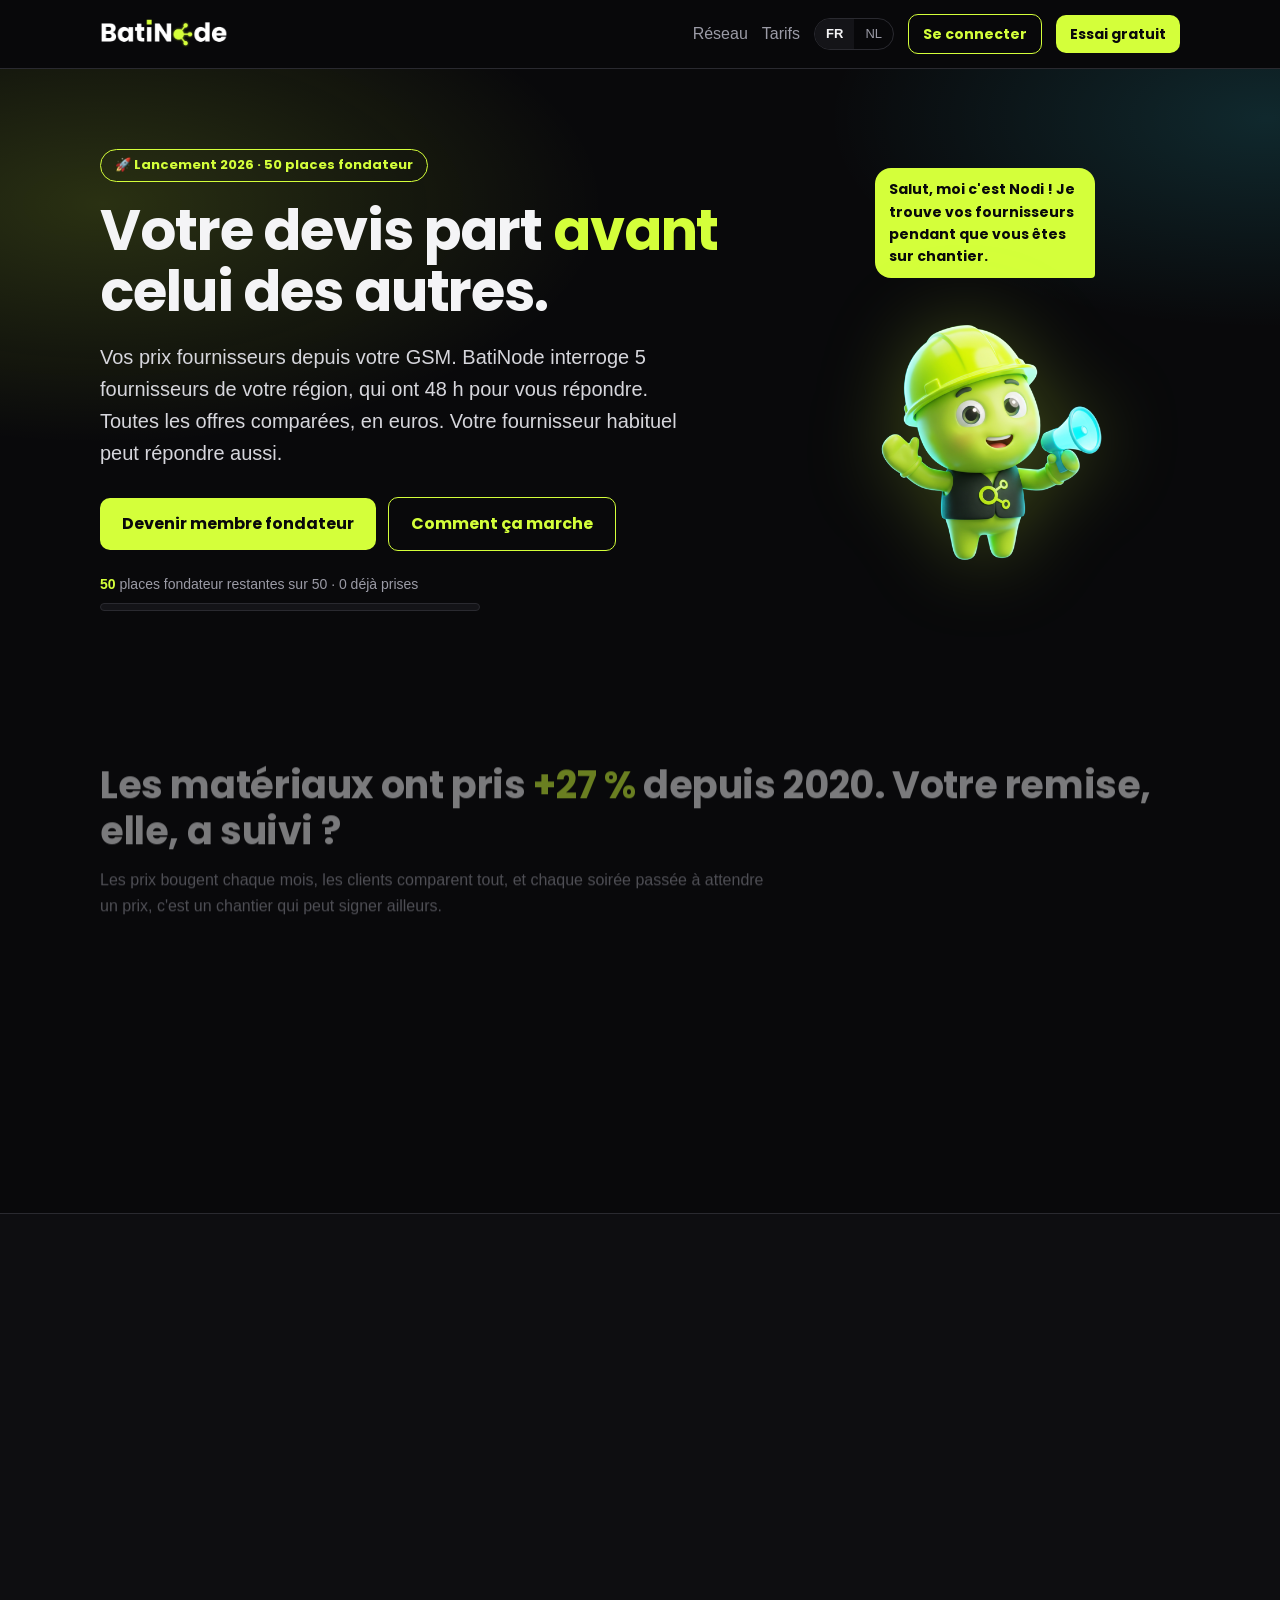
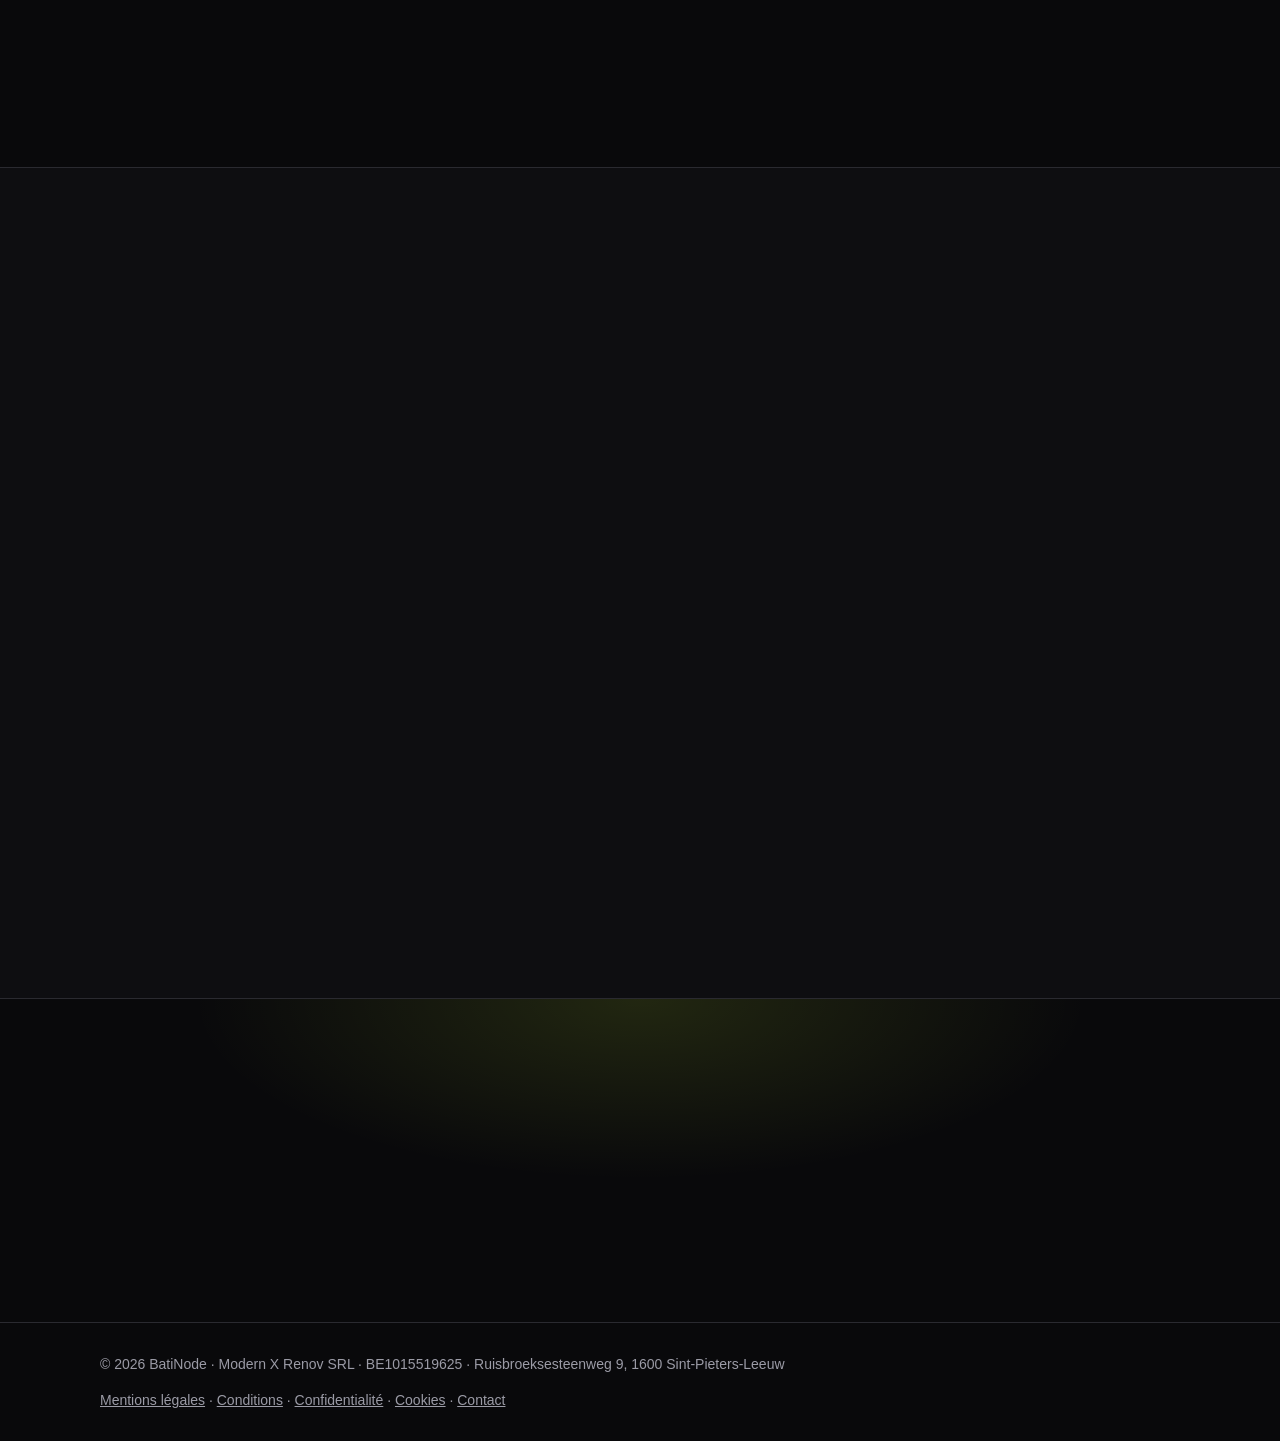
==== index.html @ 7c595033 "Comparison screenshot, contractor network section, 50 founder places with +50 % after, app logo and " ====
<!doctype html>
<html lang="fr">
<head>
<meta charset="utf-8">
<meta name="viewport" content="width=device-width, initial-scale=1">
<meta http-equiv="Content-Security-Policy" content="default-src 'self'; script-src 'self'; style-src 'self'; img-src 'self' data:; font-src 'self'; connect-src 'self' https://bkmzstdviytslegbxsax.supabase.co; object-src 'none'; base-uri 'self'; form-action 'self'; frame-ancestors 'none'; upgrade-insecure-requests">
<meta name="referrer" content="strict-origin-when-cross-origin">
<title>BatiNode – Vos prix matériaux demandés à 5 fournisseurs | Entrepreneurs du bâtiment</title>
<meta name="description" content="BatiNode demande vos prix à 5 fournisseurs de votre région et vous compare les offres. Les fournisseurs ont 48 h pour répondre. Plateforme belge des entrepreneurs du bâtiment. Prix de lancement : 50 places fondateur.">
<link rel="canonical" href="https://batinode.be/">
<link rel="alternate" hreflang="fr-BE" href="https://batinode.be/">
<link rel="alternate" hreflang="nl-BE" href="https://batinode.be/nl/">
<link rel="icon" href="/favicon.svg" type="image/svg+xml">
<link rel="icon" href="/favicon.ico" sizes="any">
<link rel="apple-touch-icon" href="/apple-touch-icon.png">
<meta property="og:type" content="website">
<meta property="og:title" content="BatiNode – Votre devis part avant celui des autres">
<meta property="og:description" content="La plateforme belge des entrepreneurs du bâtiment. Devenez l'un des 50 membres fondateurs.">
<meta property="og:image" content="https://batinode.be/assets/og-fr.png">
<meta property="og:image:width" content="1200">
<meta property="og:image:height" content="630">
<meta property="og:image:alt" content="BatiNode – vos prix matériaux demandés à 5 fournisseurs">
<meta property="og:site_name" content="BatiNode">
<meta property="og:locale" content="fr_BE">
<meta name="twitter:card" content="summary_large_image">
<meta name="twitter:image" content="https://batinode.be/assets/og-fr.png">
<meta name="theme-color" content="#09090b">
<meta property="og:url" content="https://batinode.be/">
<link rel="stylesheet" href="/assets/site.css">
<script type="application/ld+json">{"@context":"https://schema.org","@type":"Organization","name":"BatiNode","url":"https://batinode.be","logo":"https://batinode.be/assets/logo.png","email":"support@batinode.be","legalName":"Modern X Renov SRL","vatID":"BE1015519625","address":{"@type":"PostalAddress","streetAddress":"Ruisbroeksesteenweg 9","postalCode":"1600","addressLocality":"Sint-Pieters-Leeuw","addressCountry":"BE"}}</script>
</head>
<body>
<header>
  <div class="wrap nav">
    <a href="/" aria-label="BatiNode – accueil"><img src="/assets/logo.png" alt="BatiNode" width="160" height="37"></a>
    <div class="links">
      <a class="hide-m navlink" href="#reseau">Réseau</a>
      <a class="hide-m navlink" href="#tarifs">Tarifs</a>
      <div class="lang"><a class="on" href="/">FR</a><a href="/nl/" hreflang="nl">NL</a></div>
      <a class="btn ghost sm hide-m" href="https://app.batinode.be/" rel="noopener">Se connecter</a>
      <a class="btn sm" href="https://app.batinode.be/?fondateur=1" rel="noopener">Essai gratuit</a>
    </div>
  </div>
</header>

<main>
<section class="hero">
  <div class="wrap">
    <div>
      <span class="badge">🚀 Lancement 2026 · 50 places fondateur</span>
      <h1>Votre devis part <em>avant</em> celui des autres.</h1>
      <p class="lead">Vos prix fournisseurs depuis votre GSM. BatiNode interroge 5 fournisseurs de votre région, qui ont 48 h pour vous répondre. Toutes les offres comparées, en euros. Votre fournisseur habituel peut répondre aussi.</p>
      <div class="cta-row">
        <a class="btn" href="https://app.batinode.be/?fondateur=1" rel="noopener">Devenir membre fondateur</a>
        <a class="btn ghost" href="#comment">Comment ça marche</a>
      </div>
      <div class="counter" data-founders="0">
        <b data-left>50</b> places fondateur restantes sur 50 · <span data-taken>0</span> déjà prises
        <div class="bar"><i></i></div>
      </div>
    </div>
    <div class="nodi">
      <div class="bubble">Salut, moi c'est Nodi ! Je trouve vos fournisseurs pendant que vous êtes sur chantier.</div>
      <img src="/assets/nodi.png" alt="Nodi, l'assistant de BatiNode" width="300" height="300">
    </div>
  </div>
</section>

<section id="chiffres">
  <div class="wrap">
    <h2 class="reveal">Les matériaux ont pris <em>+27 %</em> depuis 2020. Votre remise, elle, a suivi ?</h2>
    <p class="sub reveal">Les prix bougent chaque mois, les clients comparent tout, et chaque soirée passée à attendre un prix, c'est un chantier qui peut signer ailleurs.</p>
    <div class="grid3">
      <div class="card reveal"><div class="stat">+27 %</div><p>Hausse de l'indice des prix des matériaux de construction depuis fin 2020 (SPF Économie).</p></div>
      <div class="card reveal"><div class="stat">1 à 2 sem.</div><p>Sur les forums de construction, c'est le délai après lequel les particuliers disent décrocher sans devis.</p></div>
      <div class="card reveal"><div class="stat">13 h</div><p>Par semaine : le temps de gestion d'un entrepreneur du bâtiment, dont environ 3 h pour les achats et les devis (étude Asterès 2024, France).</p></div>
    </div>
  </div>
</section>

<section id="probleme" class="alt">
  <div class="wrap story reveal">
    <div>
      <h2>Fils d'entrepreneur. <em>J'ai vu le problème de l'intérieur.</em></h2>
      <p>Mon père est entrepreneur dans le bâtiment. J'ai travaillé plusieurs années à ses côtés, et c'est moi qui m'occupais de l'administration et de la gestion de la société. À chaque chantier, la même histoire : des prix demandés aux fournisseurs à gauche et à droite, des relances, et toujours les mêmes fournisseurs, par habitude… alors que leurs prix n'étaient pas toujours les plus avantageux.</p>
      <p>J'ai cherché une solution. Elle n'existait pas. Alors je l'ai créée : <b>BatiNode</b>. Vous demandez votre prix une seule fois, à des fournisseurs proches de votre chantier, et toutes les offres comparées.</p>
      <p class="muted">— Henrique, fondateur de BatiNode</p>
    </div>
    <div class="card">
      <p class="quote">Notre promesse : vos prix fournisseurs demandés en 2 minutes, les offres comparées dès qu'elles arrivent.</p>
      <p class="muted">Moins de téléphone, plus de chantier.</p>
    </div>
  </div>
</section>

<section id="comment">
  <div class="wrap">
    <h2 class="reveal">Comment ça marche</h2>
    <p class="sub reveal">Trois étapes, aucune formation nécessaire.</p>
    <div class="grid3">
      <div class="card reveal"><span class="num">1</span><h3>Décrivez votre besoin</h3><p>Produits, quantités, livraison ou enlèvement. Importez même votre métré Excel en un clic.</p></div>
      <div class="card reveal"><span class="num">2</span><h3>Nodi trouve 5 fournisseurs</h3><p>Parmi plus de 1 000 fournisseurs belges vérifiés, près de votre chantier. Ou choisissez les vôtres, ou les deux.</p></div>
      <div class="card reveal"><span class="num">3</span><h3>Comparez et commandez</h3><p>Les offres côte à côte, au prix unitaire : meilleur prix, délai, livraison. Vous choisissez, on prévient les autres.</p></div>
    </div>
  </div>
</section>

<section id="comparatif" class="alt">
  <div class="wrap">
    <h2 class="reveal">Le comparatif, <em>clair au premier coup d'œil</em></h2>
    <p class="sub reveal">Chaque offre côte à côte, au prix unitaire, même quand un fournisseur vend au rouleau ou au seau. Nodi lit les devis PDF, vérifie que le matériau est bien celui demandé et vous montre la meilleure offre.</p>
    <img class="shot reveal" src="/assets/comparatif-fr.png" width="1290" height="957" loading="lazy" alt="Exemple de comparatif BatiNode : trois offres côte à côte, la meilleure mise en avant par Nodi, et un produit différent signalé avec une demande relancée">
    <p class="note reveal">Exemple avec des fournisseurs fictifs.</p>
  </div>
</section>

<section id="reseau">
  <div class="wrap">
    <h2 class="reveal">Pas seulement des fournisseurs : <em>un réseau d'entrepreneurs</em></h2>
    <p class="sub reveal">BatiNode relie aussi les entreprises du bâtiment entre elles. Toutes sont vérifiées à la BCE et au registre TVA : vous savez à qui vous parlez.</p>
    <div class="grid2">
      <div class="card reveal"><div class="ico">🧱</div><h3>Sous-traitance</h3><p>Trop de travail ? Confiez un lot à un entrepreneur vérifié. Pas assez ? Proposez vos services aux autres.</p></div>
      <div class="card reveal"><div class="ico">🤝</div><h3>Partenariats et chantiers partagés</h3><p>Répondez à plusieurs à un chantier plus grand, associez vos métiers et gagnez des marchés que vous ne prendriez pas seul.</p></div>
      <div class="card reveal"><div class="ico">🛠️</div><h3>Prêt de matériel</h3><p>Échafaudage, mini-pelle, bétonnière : louez ou empruntez à un confrère près de chez vous.</p></div>
      <div class="card reveal"><div class="ico">💬</div><h3>Chat et accords entre pros</h3><p>Écrivez directement à un autre entrepreneur. Quand vous tombez d'accord, notez-le dans l'app : chacun garde une trace.</p></div>
    </div>
  </div>
</section>

<section class="alt">
  <div class="wrap">
    <h2 class="reveal">Tout ce qu'il faut <em>pour gagner du temps et de la marge</em></h2>
    <div class="grid3 mt">
      <div class="card reveal"><div class="ico">⚡</div><h3>48 h pour répondre</h3><p>Les fournisseurs ont 48 h pour répondre. Sans réponse, Nodi relance d'autres fournisseurs pour compléter les 5, sans vous.</p></div>
      <div class="card reveal"><div class="ico">✅</div><h3>Entreprises vérifiées</h3><p>Chaque entreprise est contrôlée à la BCE et au registre TVA européen.</p></div>
      <div class="card reveal"><div class="ico">🤝</div><h3>Réseau d'entrepreneurs</h3><p>Sous-traitance, partenariats, entraide : trouvez des pros fiables et échangez en direct entre entreprises vérifiées.</p></div>
      <div class="card reveal"><div class="ico">📦</div><h3>Commandes suivies</h3><p>Bon de commande, acompte, réception, facture Peppol contrôlée.</p></div>
      <div class="card reveal"><div class="ico">🇧🇪</div><h3>FR et NL</h3><p>Chacun dans sa langue : vous, vos fournisseurs, vos e-mails.</p></div>
      <div class="card reveal"><div class="ico">🗂️</div><h3>Le bureau soulagé</h3><p>Toutes les offres et toutes les commandes au même endroit. Moins d'appels pour la personne qui gère l'administratif.</p></div>
    </div>
  </div>
</section>

<section id="tarifs">
  <div class="wrap">
    <h2 class="reveal">Prix de lancement – <em>tarif fondateur</em></h2>
    <p class="sub reveal">Essai gratuit 7 jours, sans carte bancaire. Sans engagement, résiliable en un clic.</p>
    <div class="grid2">
      <div class="card price reveal">
        <h3>Starter</h3>
        <p class="amount">69,99 € <small>HTVA / mois</small></p>
        <span class="launch">Prix de lancement · ou 699,90 €/an (2 mois offerts)</span>
        <ul><li>Réseau d'entrepreneurs illimité</li><li>Chat et accords entre pros</li><li>Badge entreprise vérifiée</li><li>2 utilisateurs</li></ul>
        <a class="btn ghost" href="https://app.batinode.be/?fondateur=1" rel="noopener">Commencer l'essai</a>
      </div>
      <div class="card price reco reveal">
        <span class="tag">Recommandé</span>
        <h3>Premium</h3>
        <p class="amount">129,99 € <small>HTVA / mois</small></p>
        <span class="launch">Prix de lancement · ou 1 299,90 €/an (2 mois offerts)</span>
        <ul><li>Tout Starter</li><li>Prix fournisseurs illimités</li><li>Comparaison et suivi des commandes</li><li>Export PDF · 5 utilisateurs</li></ul>
        <a class="btn" href="https://app.batinode.be/?fondateur=1" rel="noopener">Devenir membre fondateur</a>
      </div>
    </div>
    <div class="guarantee reveal">🔒 <b>Garantie fondateur :</b> les 50 premières entreprises abonnées gardent leur prix de lancement <b>à vie</b>, tant que l'abonnement reste actif. Vous pouvez changer de formule <b>une seule fois</b> en gardant la garantie ; un retour en arrière (ou une interruption) la fait perdre. TVA belge de 21 % en sus.</div>
    <div class="guarantee reveal">📈 <b>Après les 50 premières places</b>, les prix augmentent de 50 % pour les nouveaux abonnés : Starter 104,99 € et Premium 194,99 € HTVA par mois. Les fondateurs gardent leur prix.</div>
  </div>
</section>

<section class="alt">
  <div class="wrap">
    <h2 class="reveal">Devenez <em>ambassadeur fondateur</em></h2>
    <p class="sub reveal">BatiNode démarre. Les 50 premiers ne sont pas des clients comme les autres : ils construisent l'outil avec nous.</p>
    <div class="grid3">
      <div class="card reveal"><div class="ico">💎</div><h3>Prix bloqué à vie</h3><p>Votre tarif de lancement ne bougera jamais, même quand les prix augmenteront.</p></div>
      <div class="card reveal"><div class="ico">🏅</div><h3>Badge « Membre fondateur »</h3><p>Visible sur votre profil auprès de tous les membres BatiNode.</p></div>
      <div class="card reveal"><div class="ico">🗣️</div><h3>Votre voix compte</h3><p>Accès direct à l'équipe et aux nouveautés en avant-première. Vos idées deviennent des fonctions.</p></div>
    </div>
  </div>
</section>

<section id="fournisseurs">
  <div class="wrap story reveal">
    <div>
      <h2>Vous êtes <em>fournisseur</em> ?</h2>
      <p>Recevez des demandes de prix d'entrepreneurs vérifiés de votre région, directement dans votre boîte mail. Vous répondez via un lien, en ligne ou en joignant votre offre PDF.</p>
      <p><b>Gratuit, sans compte, sans engagement.</b> Désinscription en un clic.</p>
    </div>
    <div class="card"><p>Une question ? <a href="mailto:support@batinode.be">support@batinode.be</a></p></div>
  </div>
</section>

<section class="alt">
  <div class="wrap">
    <h2 class="reveal">Questions fréquentes</h2>
    <details class="reveal"><summary>Je travaille déjà avec mon fournisseur depuis des années.</summary><p>Parfait : il peut répondre lui aussi. BatiNode ne le remplace pas, il le met en concurrence avec 4 autres fournisseurs de votre région. Vous gardez la relation, et vous avez un argument chiffré pour négocier.</p></details>
    <details class="reveal"><summary>Mes prix nets sont déjà très bons.</summary><p>Vérifiez-le avec une seule demande. Si votre fournisseur est le moins cher, tant mieux : vous en avez la preuve. Sinon, vous savez exactement combien vous perdez sur chaque chantier.</p></details>
    <details class="reveal"><summary>Qui voit mes prix et mes chantiers ?</summary><p>Personne d'autre que vous. Aucun concurrent ne voit vos prix, et le nom de votre client n'est jamais transmis aux fournisseurs : ils voient seulement votre entreprise et la commune du chantier.</p></details>
    <details class="reveal"><summary>Je n'ai pas le temps d'apprendre un logiciel.</summary><p>Il n'y a rien à apprendre : demander un prix fournisseur prend 2 minutes depuis votre GSM, et Nodi vous guide la première fois. Rien à installer.</p></details>
    <details class="reveal"><summary>L'essai gratuit m'engage-t-il ?</summary><p>Non. 7 jours d'accès complet, sans carte bancaire. À la fin, vous choisissez une formule ou vous arrêtez.</p></details>
    <details class="reveal"><summary>Comment sont choisis les fournisseurs ?</summary><p>Selon le type de matériaux demandé, parmi les fournisseurs proches de votre chantier : environ 25 km si vous enlevez au magasin, environ 50 km si vous vous faites livrer. Pas d'offres de l'autre bout du pays. Vous pouvez aussi ajouter vos propres fournisseurs.</p></details>
    <details class="reveal"><summary>Les fournisseurs paient-ils quelque chose ?</summary><p>Non. Répondre est gratuit pour eux, ce qui garantit des réponses nombreuses et rapides.</p></details>
    <details class="reveal"><summary>Que veut dire « prix garanti à vie » ?</summary><p>Si vous faites partie des 50 premières entreprises abonnées, votre prix de lancement ne change jamais tant que votre abonnement reste actif sans interruption. Vous pouvez passer une seule fois d'une formule à l'autre (par exemple de Starter à Premium) en gardant la garantie ; si vous revenez ensuite en arrière, la garantie est perdue.</p></details>
    <details class="reveal"><summary>Mes données sont-elles en sécurité ?</summary><p>Oui : hébergement dans l'Union européenne, connexions chiffrées, chaque entreprise ne voit que ses propres données, paiements via Stripe. Voir notre politique de confidentialité.</p></details>
  </div>
</section>

<section class="final">
  <div class="wrap reveal">
    <h2>Prêt à gagner des heures chaque semaine ?</h2>
    <p class="sub center">Rejoignez les 50 membres fondateurs de BatiNode.</p>
    <a class="btn" href="https://app.batinode.be/?fondateur=1" rel="noopener">Démarrer mon essai gratuit</a>
  </div>
</section>
</main>

<footer>
  <div class="wrap">
    <span>© 2026 BatiNode · Modern X Renov SRL · BE1015519625 · Ruisbroeksesteenweg 9, 1600 Sint-Pieters-Leeuw</span>
    <span><a href="/legal/mentions.html">Mentions légales</a> · <a href="/legal/conditions.html">Conditions</a> · <a href="/legal/confidentialite.html">Confidentialité</a> · <a href="/legal/cookies.html">Cookies</a> · <a href="mailto:support@batinode.be">Contact</a></span>
  </div>
</footer>
<script src="/assets/site.js" defer></script>
</body>
</html>
---- assets/site.css ----
:root{--noir:#09090b;--carte:#141418;--bord:#2a2a30;--texte:#f4f4f6;--gris:#9b9ba6;--vert:#d4ff3a;--cyan:#3ae8ff}
@font-face{font-family:"Poppins";src:url(Poppins-Bold.ttf) format("truetype");font-weight:700;font-display:swap}
*{box-sizing:border-box}
html{scroll-behavior:smooth}
body{margin:0;background:var(--noir);color:var(--texte);font-family:-apple-system,BlinkMacSystemFont,"Segoe UI",Helvetica,Arial,sans-serif;line-height:1.6;-webkit-font-smoothing:antialiased}
a{color:var(--vert)}
img{max-width:100%;display:block}
.wrap{max-width:1120px;margin:0 auto;padding:0 20px}
/* header */
header{position:sticky;top:0;z-index:20;background:rgba(9,9,11,.85);backdrop-filter:blur(10px);border-bottom:1px solid var(--bord)}
.nav{display:flex;align-items:center;justify-content:space-between;height:68px;gap:16px}
.nav img{height:30px;width:auto}
.nav .links{display:flex;align-items:center;gap:14px}
.lang{display:flex;border:1px solid var(--bord);border-radius:99px;overflow:hidden;font-size:13px}
.lang a{padding:5px 11px;color:var(--gris);text-decoration:none}
.lang a.on{background:var(--carte);color:var(--texte);font-weight:600}
.btn{display:inline-block;white-space:nowrap;background:var(--vert);color:var(--noir);font-weight:700;padding:13px 22px;border-radius:10px;text-decoration:none;transition:transform .15s,box-shadow .15s}
.btn:hover{transform:translateY(-2px);box-shadow:0 8px 30px rgba(212,255,58,.35)}
.btn.ghost{background:transparent;color:var(--vert);border:1.5px solid var(--vert)}
.btn.sm{padding:8px 14px;font-size:14px}
/* hero */
.hero{position:relative;overflow:hidden;padding:80px 0 70px}
.hero:before{content:"";position:absolute;inset:-20%;background:radial-gradient(40% 40% at 20% 30%,rgba(212,255,58,.16),transparent 70%),radial-gradient(35% 35% at 85% 20%,rgba(58,232,255,.14),transparent 70%);animation:glow 12s ease-in-out infinite alternate;z-index:0}
@keyframes glow{to{transform:translate(3%,4%) scale(1.05)}}
.hero .wrap{position:relative;z-index:1;display:grid;grid-template-columns:1.25fr .75fr;gap:40px;align-items:center}
.badge{display:inline-block;border:1px solid var(--vert);color:var(--vert);border-radius:99px;padding:5px 14px;font-size:13px;font-weight:600;margin-bottom:18px}
h1,h2,h3,.btn,.amount,.badge,.bubble{font-family:"Poppins",Helvetica,Arial,sans-serif}
h1{font-size:clamp(34px,5vw,56px);line-height:1.1;margin:0 0 18px;letter-spacing:-.02em}
h1 em{font-style:normal;color:var(--vert)}
.lead{font-size:clamp(17px,2vw,20px);color:#d6d6dc;margin:0 0 28px;max-width:600px}
.cta-row{display:flex;flex-wrap:wrap;gap:12px;align-items:center}
.counter{margin-top:22px;font-size:14px;color:var(--gris)}
.counter b{color:var(--vert)}
.bar{height:8px;background:var(--carte);border:1px solid var(--bord);border-radius:99px;max-width:380px;margin-top:8px;overflow:hidden}
.bar i{display:block;height:100%;background:linear-gradient(90deg,var(--vert),var(--cyan));width:0;transition:width 1.2s}
.nodi{position:relative;text-align:center}
.nodi img{max-width:300px;margin:0 auto;filter:drop-shadow(0 0 40px rgba(212,255,58,.25));animation:float 5s ease-in-out infinite}
@keyframes float{50%{transform:translateY(-12px)}}
.bubble{position:relative;display:inline-block;margin:0 auto 14px;background:var(--vert);color:var(--noir);font-weight:700;font-size:14px;padding:10px 14px;border-radius:16px 16px 4px 16px;max-width:220px;text-align:left}
/* sections */
section{padding:72px 0}
section.alt{background:#0e0e11;border-top:1px solid var(--bord);border-bottom:1px solid var(--bord)}
h2{font-size:clamp(26px,3.5vw,38px);line-height:1.2;margin:0 0 14px;letter-spacing:-.01em}
h2 em{font-style:normal;color:var(--vert)}
.sub{color:var(--gris);max-width:680px;margin:0 0 36px}
.grid3{display:grid;grid-template-columns:repeat(3,1fr);gap:18px}
.grid2{display:grid;grid-template-columns:repeat(2,1fr);gap:18px}
.card{background:var(--carte);border:1px solid var(--bord);border-radius:16px;padding:24px}
.card h3{margin:8px 0 8px;font-size:19px}
.card p{margin:0;color:#c9c9d1}
.num{display:inline-flex;align-items:center;justify-content:center;width:34px;height:34px;border-radius:50%;background:var(--vert);color:var(--noir);font-weight:800}
.ico{font-size:28px}
.story{display:grid;grid-template-columns:1fr 1fr;gap:40px;align-items:center}
.story p{color:#d6d6dc}
.quote{border-left:4px solid var(--vert);padding:6px 0 6px 18px;font-size:19px;font-weight:600}
/* pricing */
.price{position:relative}
.price.reco{border-color:var(--vert);box-shadow:0 0 40px rgba(212,255,58,.12)}
.price .tag{position:absolute;top:-12px;left:24px;background:var(--vert);color:var(--noir);font-size:12px;font-weight:800;padding:3px 10px;border-radius:99px}
.amount{font-size:40px;font-weight:800;margin:10px 0 0}
.amount small{font-size:15px;color:var(--gris);font-weight:500}
.launch{display:inline-block;margin-top:6px;font-size:13px;color:var(--vert);font-weight:600}
.price ul{list-style:none;padding:0;margin:18px 0 22px}
.price li{padding:5px 0 5px 26px;position:relative;color:#d6d6dc}
.price li:before{content:"✓";position:absolute;left:0;color:var(--vert);font-weight:800}
.guarantee{margin-top:26px;background:rgba(212,255,58,.07);border:1px solid rgba(212,255,58,.35);border-radius:14px;padding:18px 20px}
/* faq */
details{background:var(--carte);border:1px solid var(--bord);border-radius:12px;padding:16px 20px;margin-bottom:10px}
summary{cursor:pointer;font-weight:600;list-style:none}
summary::-webkit-details-marker{display:none}
summary:after{content:"+";float:right;color:var(--vert);font-weight:800}
details[open] summary:after{content:"–"}
details p{color:#c9c9d1;margin:12px 0 0}
/* final cta */
.final{text-align:center;padding:80px 0;background:radial-gradient(50% 80% at 50% 0%,rgba(212,255,58,.12),transparent 70%)}
footer{border-top:1px solid var(--bord);padding:30px 0;color:var(--gris);font-size:14px}
footer .wrap{display:flex;flex-wrap:wrap;justify-content:space-between;gap:14px}
footer a{color:var(--gris)}
.reveal{opacity:0;transform:translateY(18px);transition:opacity .7s,transform .7s}
.reveal.in{opacity:1;transform:none}
@media (prefers-reduced-motion:reduce){.hero:before,.nodi img{animation:none}.reveal{opacity:1;transform:none;transition:none}html{scroll-behavior:auto}}
@media (max-width:860px){.hero .wrap,.story{grid-template-columns:1fr}.grid3,.grid2{grid-template-columns:1fr}.nodi img{max-width:150px}.bubble{position:static;margin:0 auto 10px;max-width:none;display:inline-block}.nav .hide-m{display:none}section{padding:56px 0}}
.navlink{color:var(--gris);text-decoration:none}
.muted{color:var(--gris);margin-top:10px}
.mt{margin-top:28px}
.sub.center{margin:0 auto 26px}
.legal{padding:40px 20px 80px;max-width:820px}
.legal h1{font-size:34px}.legal h2{font-size:22px;color:var(--vert);margin-top:34px}
.legal p,.legal li{color:#d6d6dc}
.legal table{width:100%;border-collapse:collapse;font-size:14px;margin:14px 0}
.legal th,.legal td{border:1px solid var(--bord);padding:8px 10px;text-align:left;vertical-align:top}
.legal th{background:var(--carte)}
.stat{font-family:"Poppins",Helvetica,Arial,sans-serif;font-size:34px;font-weight:700;color:var(--vert);line-height:1.1;margin-bottom:6px}
.shot{display:block;width:100%;max-width:980px;height:auto;margin:0 auto;border-radius:16px;border:1px solid var(--bord);box-shadow:0 20px 60px rgba(0,0,0,.45)}
.note{color:var(--gris);font-size:13px;text-align:center;margin:12px 0 0}
.guarantee+.guarantee{margin-top:12px}
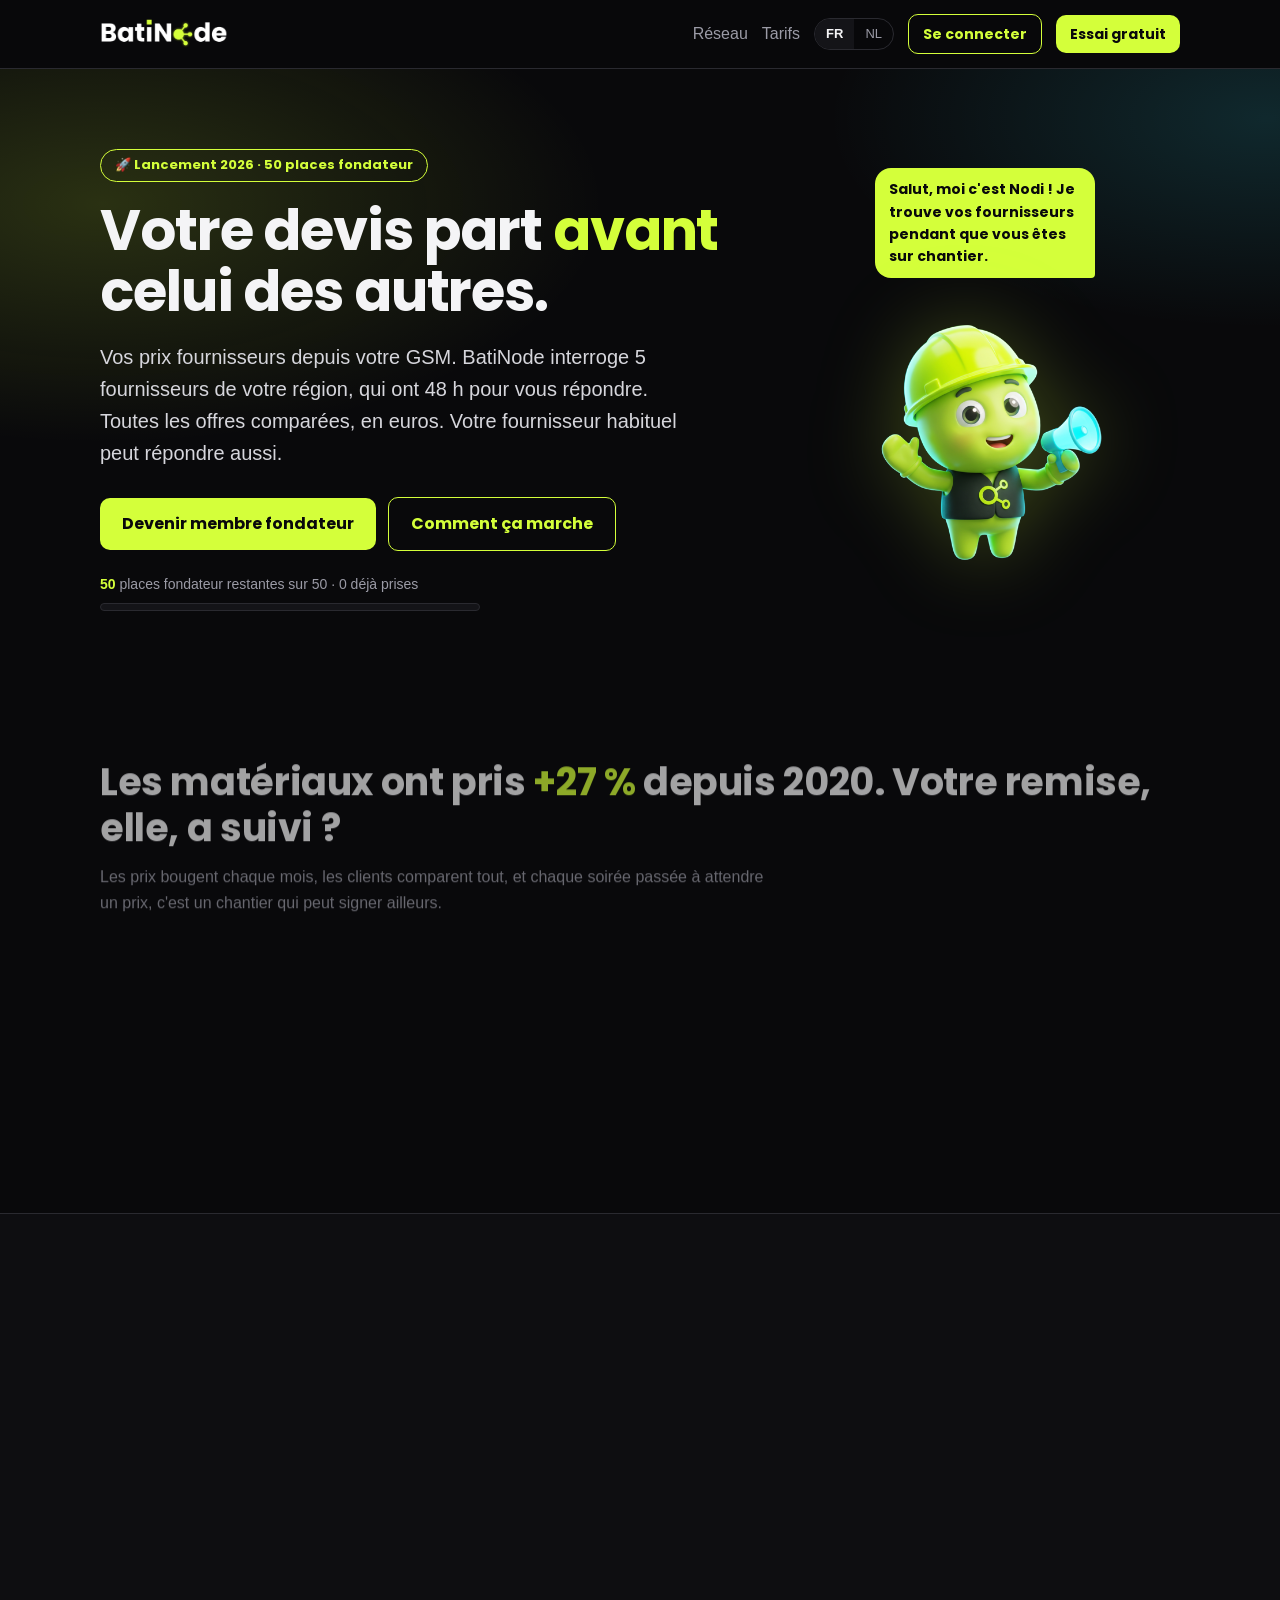
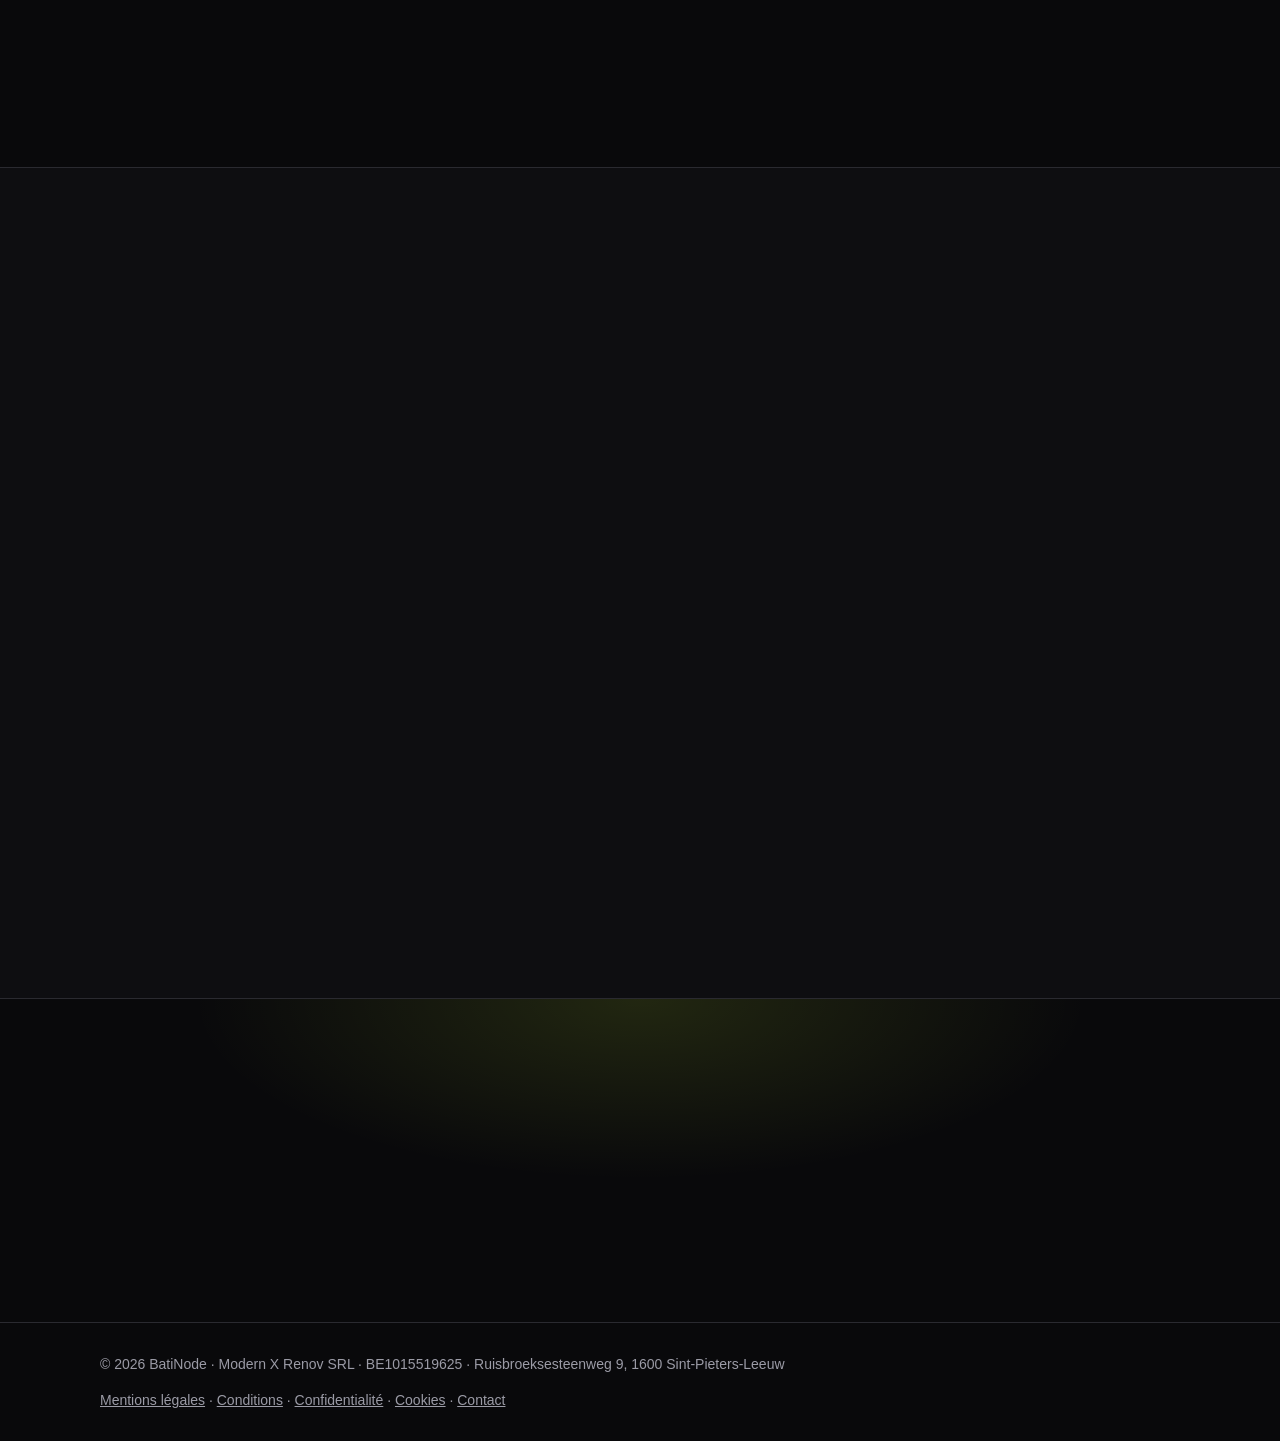
==== commit 7547836c: "Launch price is -50 %, prices double after the first 50 Co-Authored-By: Claude Opus 5.5 (1M context)" ====
--- a/index.html
+++ b/index.html
@@ -149,7 +149,7 @@
       <div class="card price reveal">
         <h3>Starter</h3>
         <p class="amount">69,99 € <small>HTVA / mois</small></p>
-        <span class="launch">Prix de lancement · ou 699,90 €/an (2 mois offerts)</span>
+        <span class="launch">-50 % : au lieu de <s>139,98 €</s> · ou 699,90 €/an (2 mois offerts)</span>
         <ul><li>Réseau d'entrepreneurs illimité</li><li>Chat et accords entre pros</li><li>Badge entreprise vérifiée</li><li>2 utilisateurs</li></ul>
         <a class="btn ghost" href="https://app.batinode.be/?fondateur=1" rel="noopener">Commencer l'essai</a>
       </div>
@@ -157,13 +157,13 @@
         <span class="tag">Recommandé</span>
         <h3>Premium</h3>
         <p class="amount">129,99 € <small>HTVA / mois</small></p>
-        <span class="launch">Prix de lancement · ou 1 299,90 €/an (2 mois offerts)</span>
+        <span class="launch">-50 % : au lieu de <s>259,98 €</s> · ou 1 299,90 €/an (2 mois offerts)</span>
         <ul><li>Tout Starter</li><li>Prix fournisseurs illimités</li><li>Comparaison et suivi des commandes</li><li>Export PDF · 5 utilisateurs</li></ul>
         <a class="btn" href="https://app.batinode.be/?fondateur=1" rel="noopener">Devenir membre fondateur</a>
       </div>
     </div>
     <div class="guarantee reveal">🔒 <b>Garantie fondateur :</b> les 50 premières entreprises abonnées gardent leur prix de lancement <b>à vie</b>, tant que l'abonnement reste actif. Vous pouvez changer de formule <b>une seule fois</b> en gardant la garantie ; un retour en arrière (ou une interruption) la fait perdre. TVA belge de 21 % en sus.</div>
-    <div class="guarantee reveal">📈 <b>Après les 50 premières places</b>, les prix augmentent de 50 % pour les nouveaux abonnés : Starter 104,99 € et Premium 194,99 € HTVA par mois. Les fondateurs gardent leur prix.</div>
+    <div class="guarantee reveal">📈 <b>-50 % pour les 50 premiers.</b> Le prix de lancement est la moitié du prix normal. Après les 50 premières places, les prix doublent pour les nouveaux abonnés : Starter 139,98 € et Premium 259,98 € HTVA par mois. Les fondateurs gardent leur prix.</div>
   </div>
 </section>
 
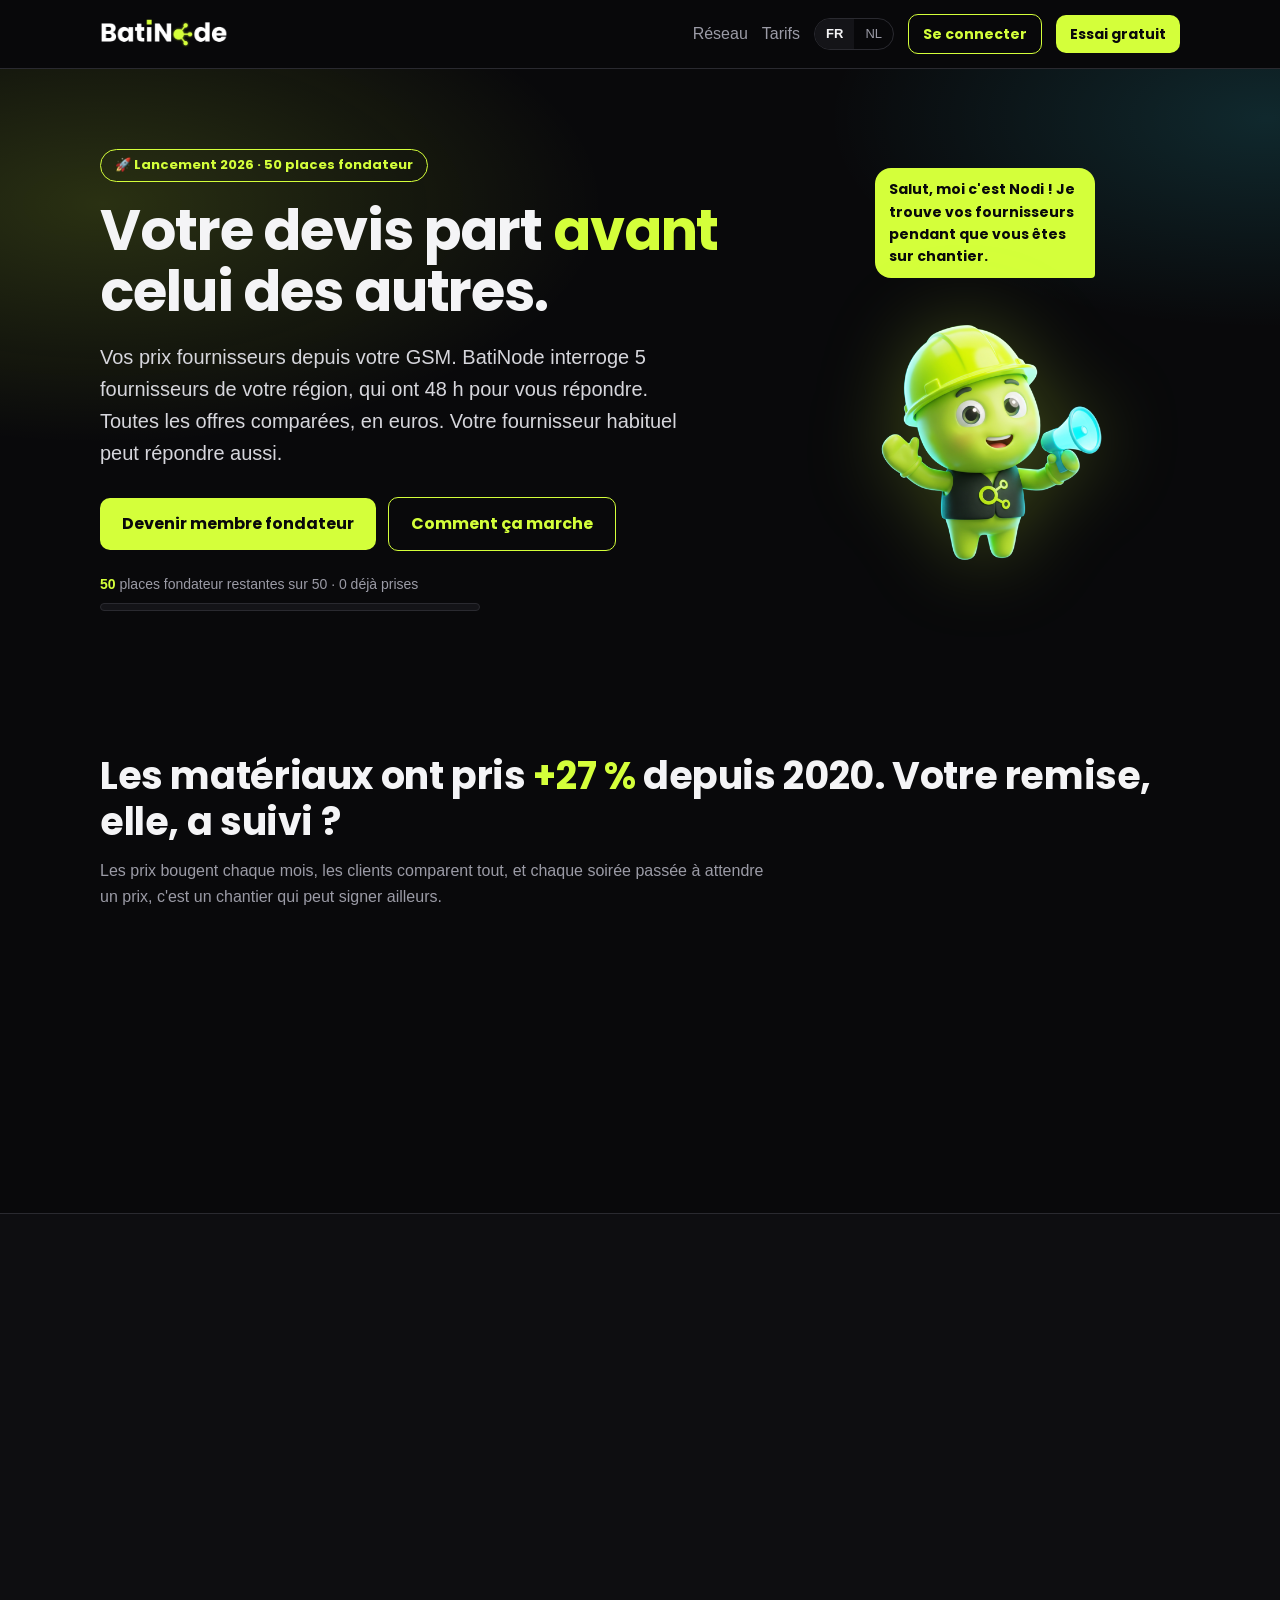
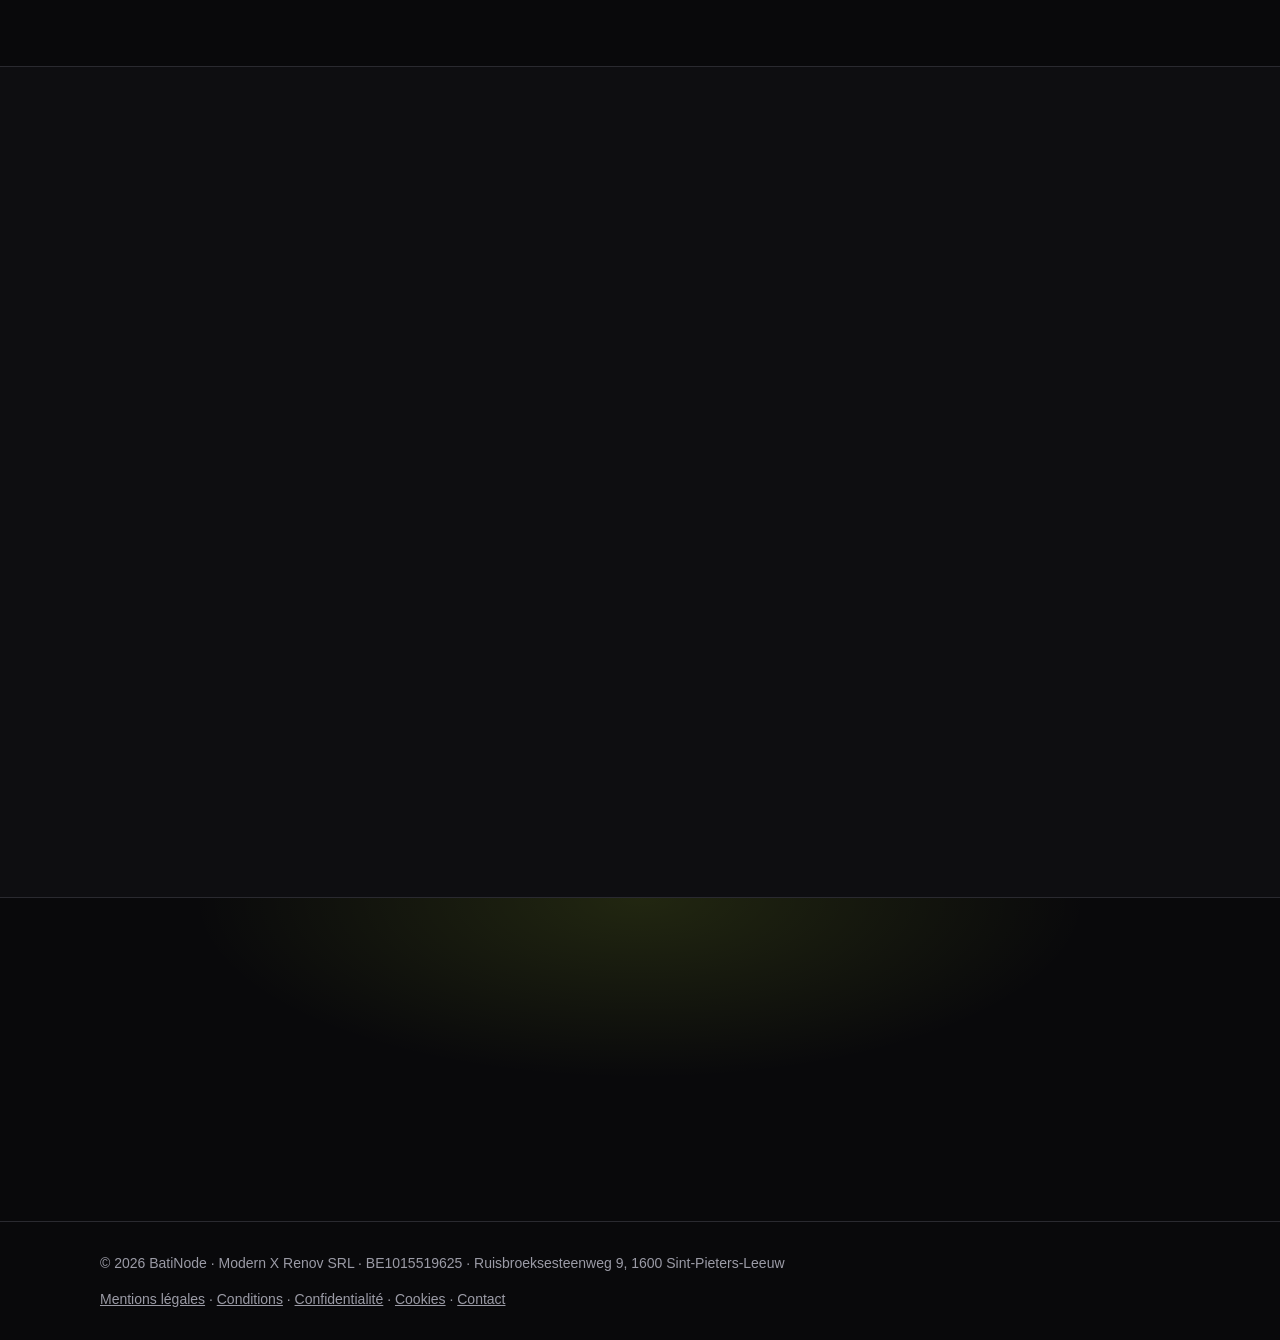
==== commit 7ea34e05: "Keep the 50 founder places, no word yet on later prices Co-Authored-By: Claude Opus 5.5 (1M context)" ====
--- a/index.html
+++ b/index.html
@@ -149,7 +149,7 @@
       <div class="card price reveal">
         <h3>Starter</h3>
         <p class="amount">69,99 € <small>HTVA / mois</small></p>
-        <span class="launch">-50 % : au lieu de <s>139,98 €</s> · ou 699,90 €/an (2 mois offerts)</span>
+        <span class="launch">Prix de lancement · ou 699,90 €/an (2 mois offerts)</span>
         <ul><li>Réseau d'entrepreneurs illimité</li><li>Chat et accords entre pros</li><li>Badge entreprise vérifiée</li><li>2 utilisateurs</li></ul>
         <a class="btn ghost" href="https://app.batinode.be/?fondateur=1" rel="noopener">Commencer l'essai</a>
       </div>
@@ -157,13 +157,12 @@
         <span class="tag">Recommandé</span>
         <h3>Premium</h3>
         <p class="amount">129,99 € <small>HTVA / mois</small></p>
-        <span class="launch">-50 % : au lieu de <s>259,98 €</s> · ou 1 299,90 €/an (2 mois offerts)</span>
+        <span class="launch">Prix de lancement · ou 1 299,90 €/an (2 mois offerts)</span>
         <ul><li>Tout Starter</li><li>Prix fournisseurs illimités</li><li>Comparaison et suivi des commandes</li><li>Export PDF · 5 utilisateurs</li></ul>
         <a class="btn" href="https://app.batinode.be/?fondateur=1" rel="noopener">Devenir membre fondateur</a>
       </div>
     </div>
     <div class="guarantee reveal">🔒 <b>Garantie fondateur :</b> les 50 premières entreprises abonnées gardent leur prix de lancement <b>à vie</b>, tant que l'abonnement reste actif. Vous pouvez changer de formule <b>une seule fois</b> en gardant la garantie ; un retour en arrière (ou une interruption) la fait perdre. TVA belge de 21 % en sus.</div>
-    <div class="guarantee reveal">📈 <b>-50 % pour les 50 premiers.</b> Le prix de lancement est la moitié du prix normal. Après les 50 premières places, les prix doublent pour les nouveaux abonnés : Starter 139,98 € et Premium 259,98 € HTVA par mois. Les fondateurs gardent leur prix.</div>
   </div>
 </section>
 
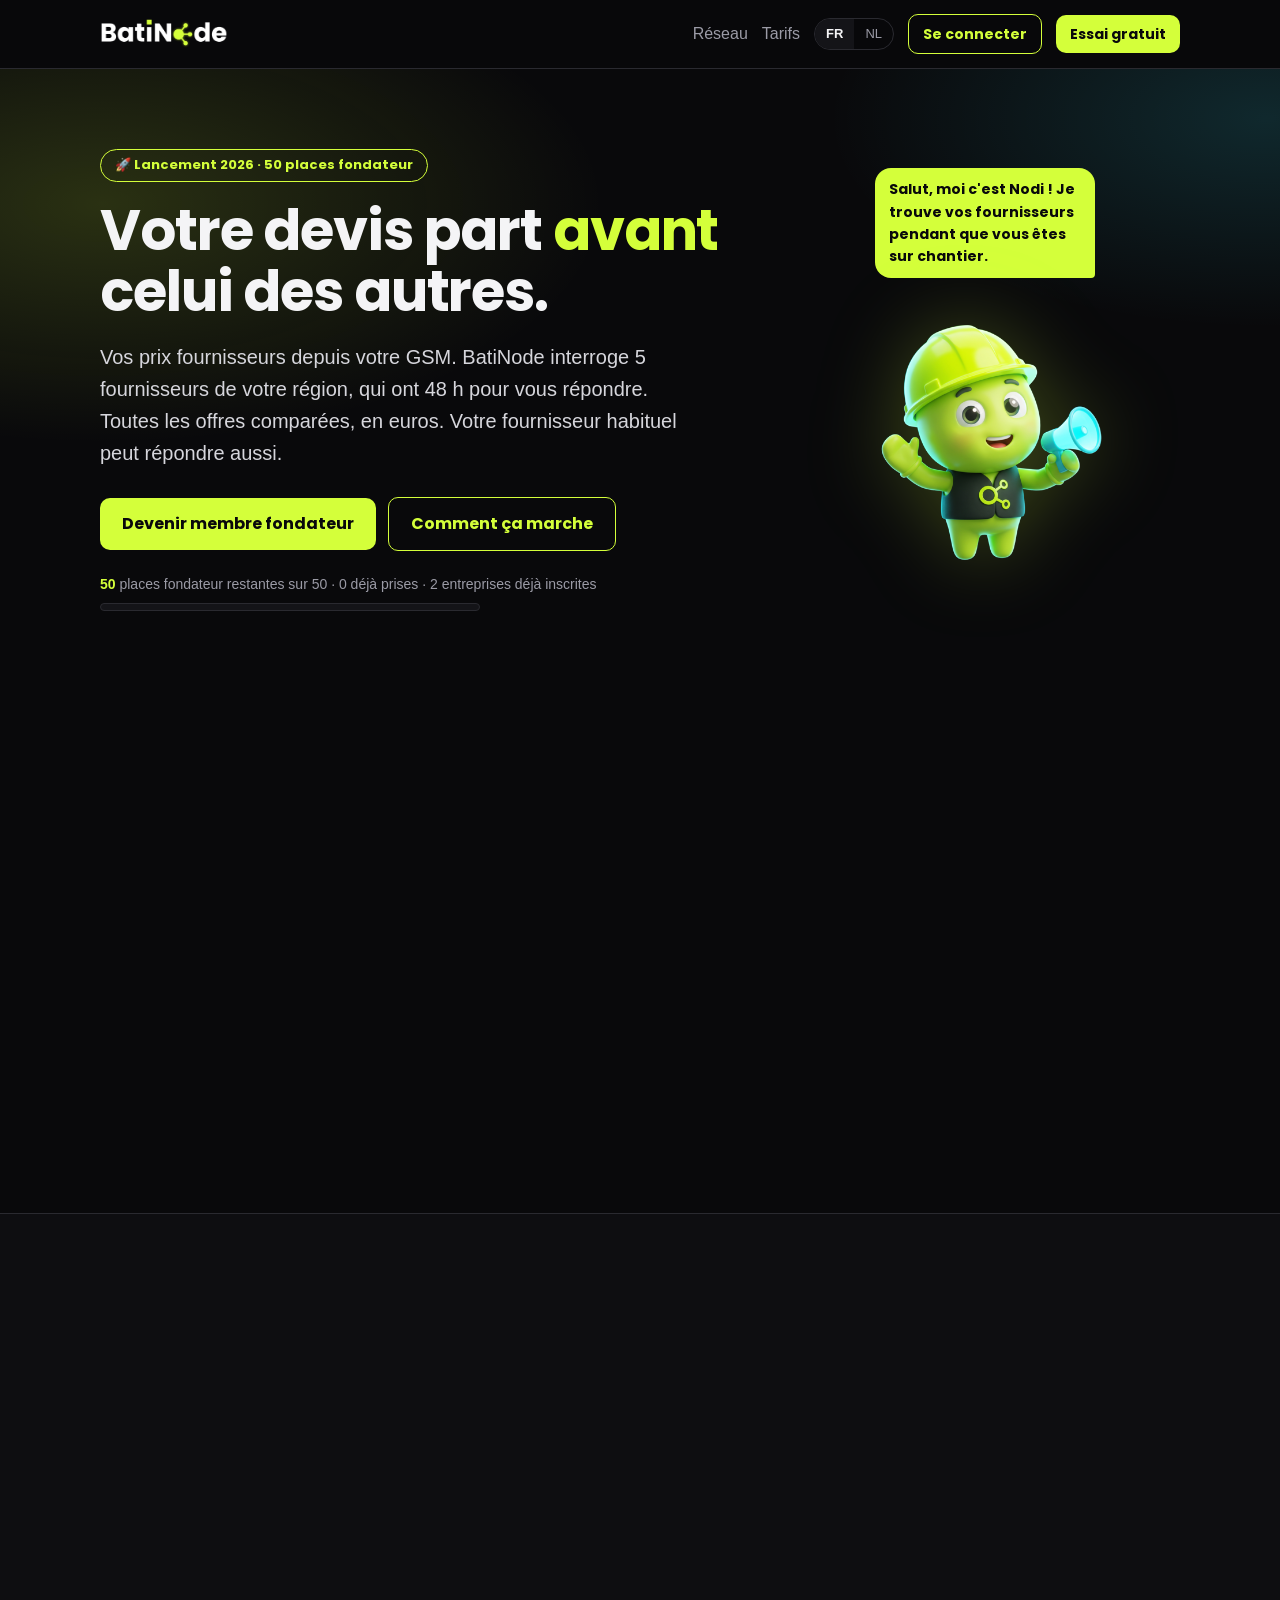
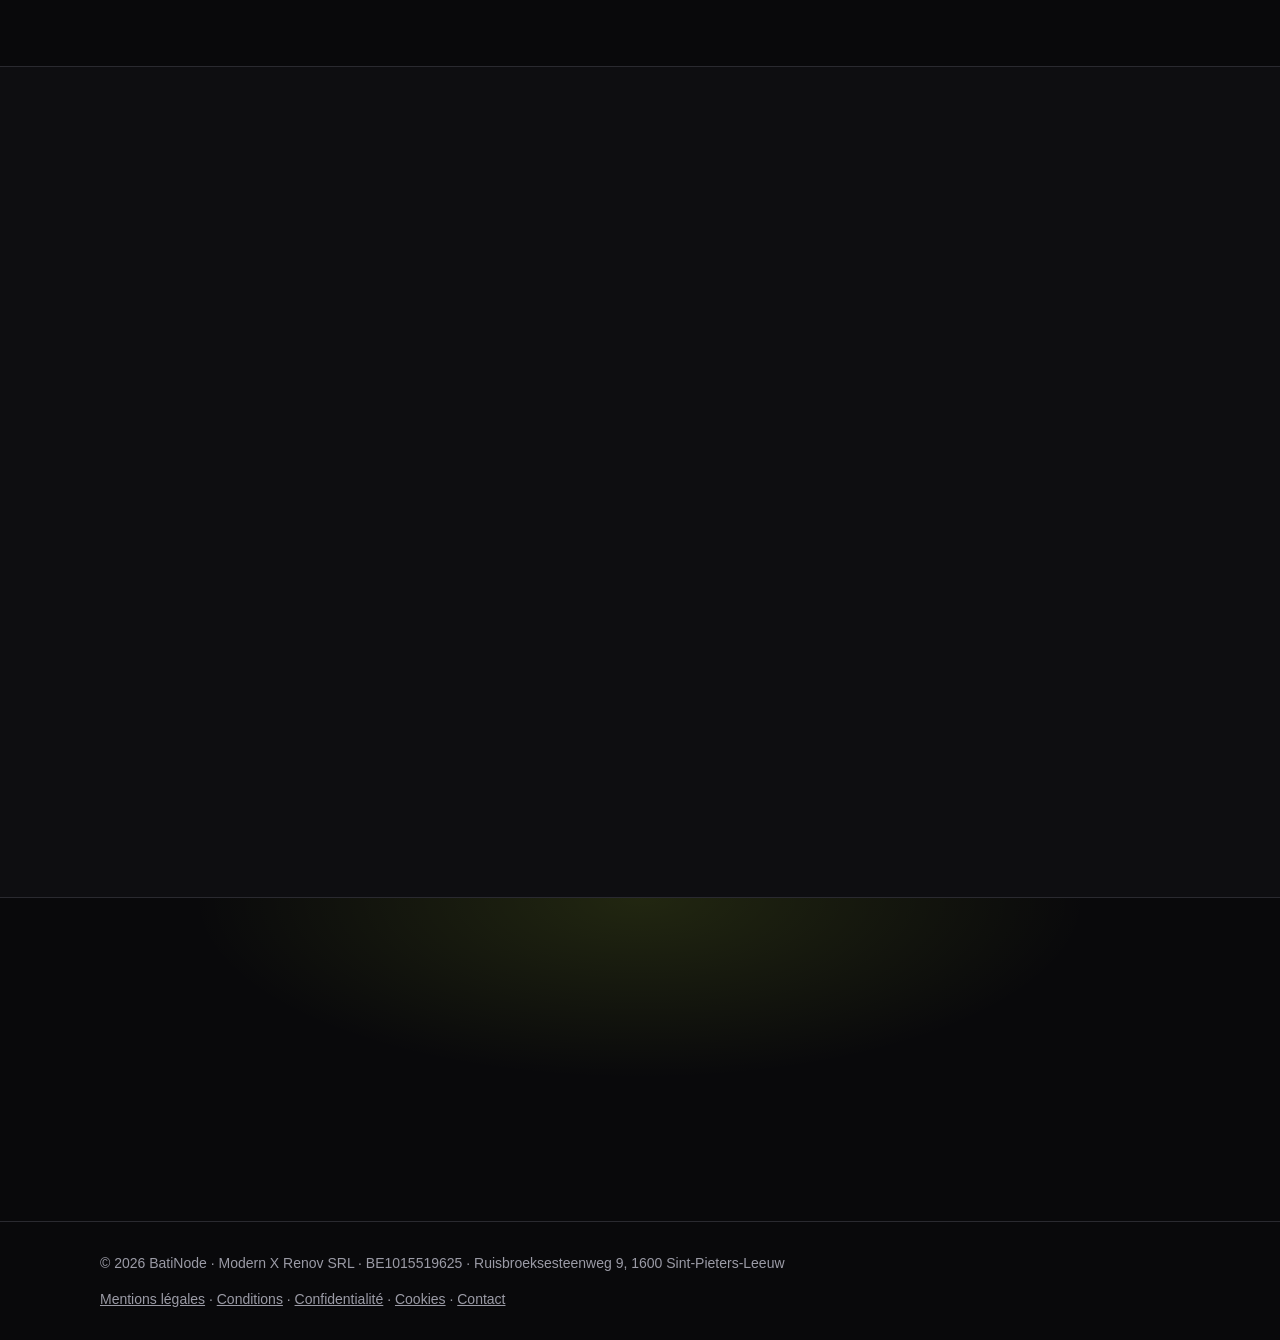
==== commit 27788348: "Founder counter: live, refreshed every minute, with the number of companies signed up Co-Authored-By" ====
--- a/index.html
+++ b/index.html
@@ -54,8 +54,8 @@
         <a class="btn" href="https://app.batinode.be/?fondateur=1" rel="noopener">Devenir membre fondateur</a>
         <a class="btn ghost" href="#comment">Comment ça marche</a>
       </div>
-      <div class="counter" data-founders="0">
-        <b data-left>50</b> places fondateur restantes sur 50 · <span data-taken>0</span> déjà prises
+      <div class="counter" data-founders="0" data-registered-count="2">
+        <b data-left>50</b> places fondateur restantes sur 50 · <span data-taken>0</span> déjà prises · <span data-registered>2</span> entreprises déjà inscrites
         <div class="bar"><i></i></div>
       </div>
     </div>
@@ -219,6 +219,6 @@
     <span><a href="/legal/mentions.html">Mentions légales</a> · <a href="/legal/conditions.html">Conditions</a> · <a href="/legal/confidentialite.html">Confidentialité</a> · <a href="/legal/cookies.html">Cookies</a> · <a href="mailto:support@batinode.be">Contact</a></span>
   </div>
 </footer>
-<script src="/assets/site.js" defer></script>
+<script src="/assets/site.js?v=3" defer></script>
 </body>
 </html>
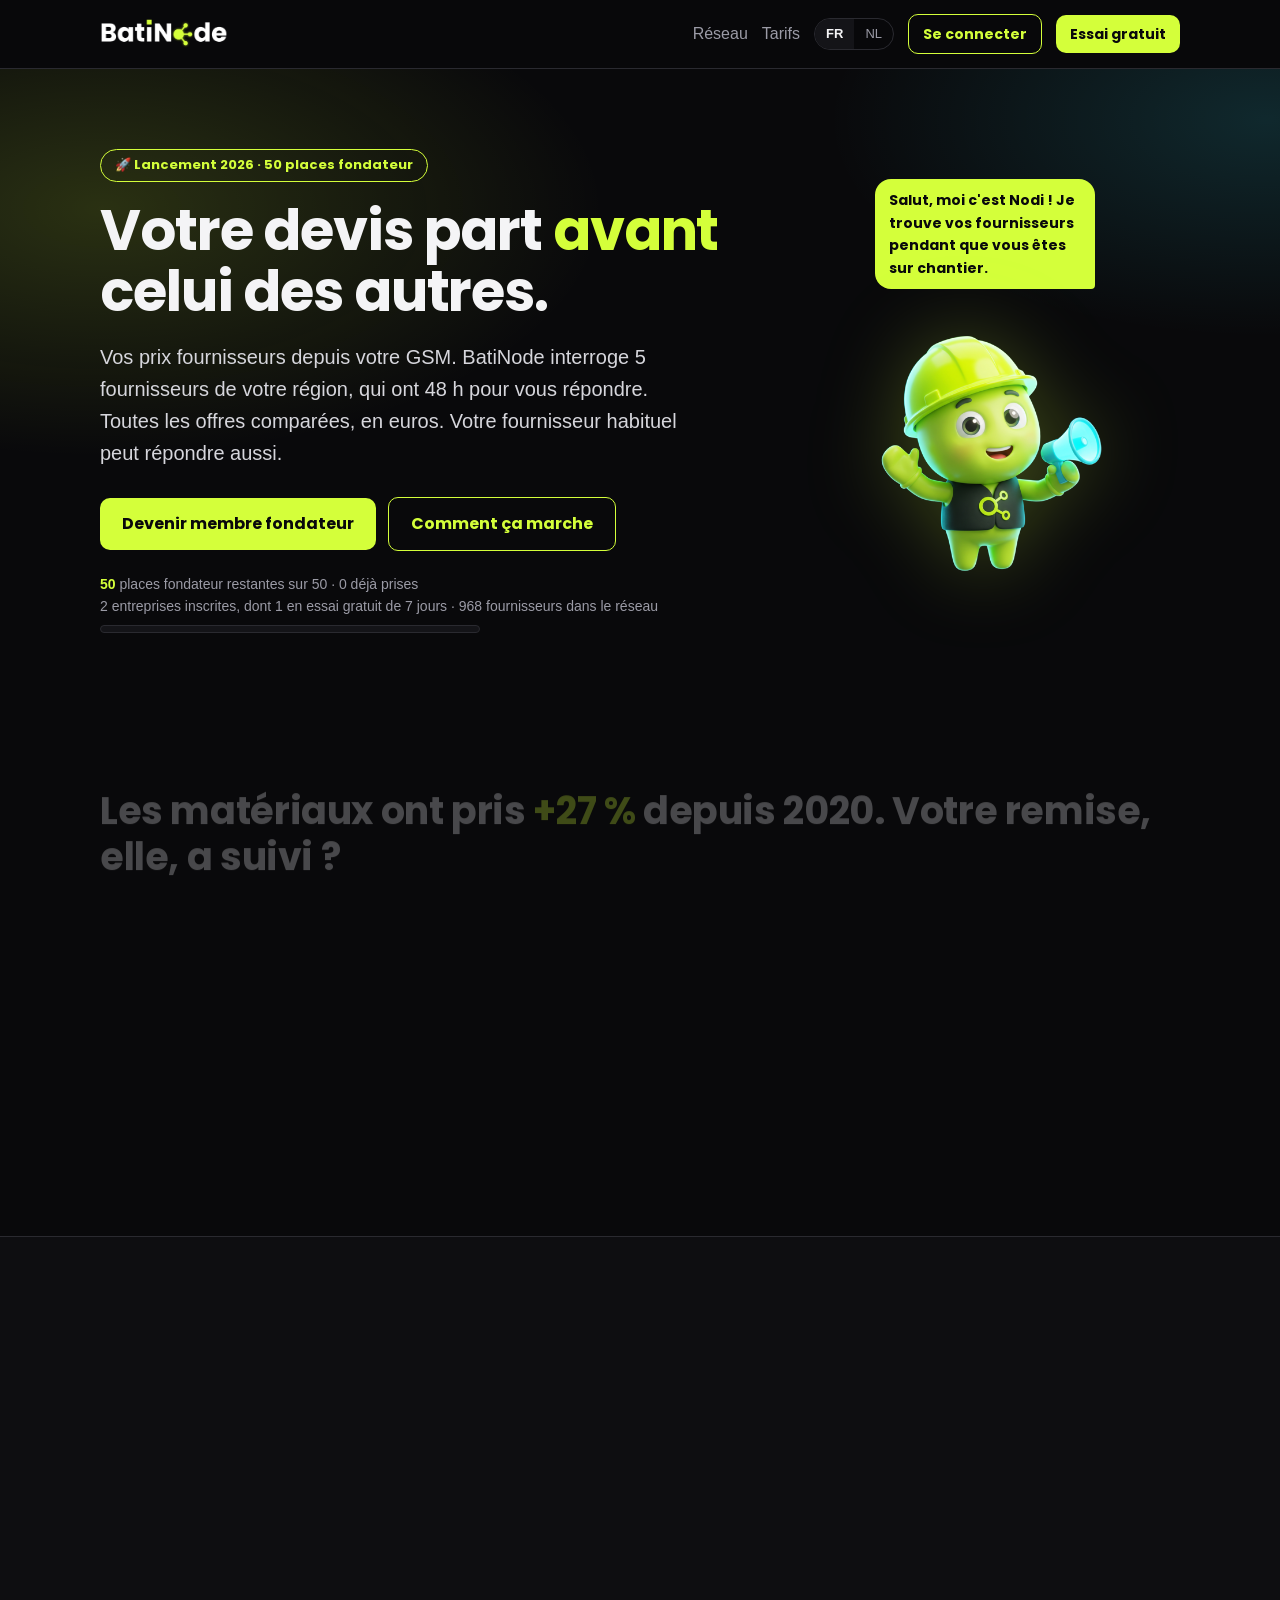
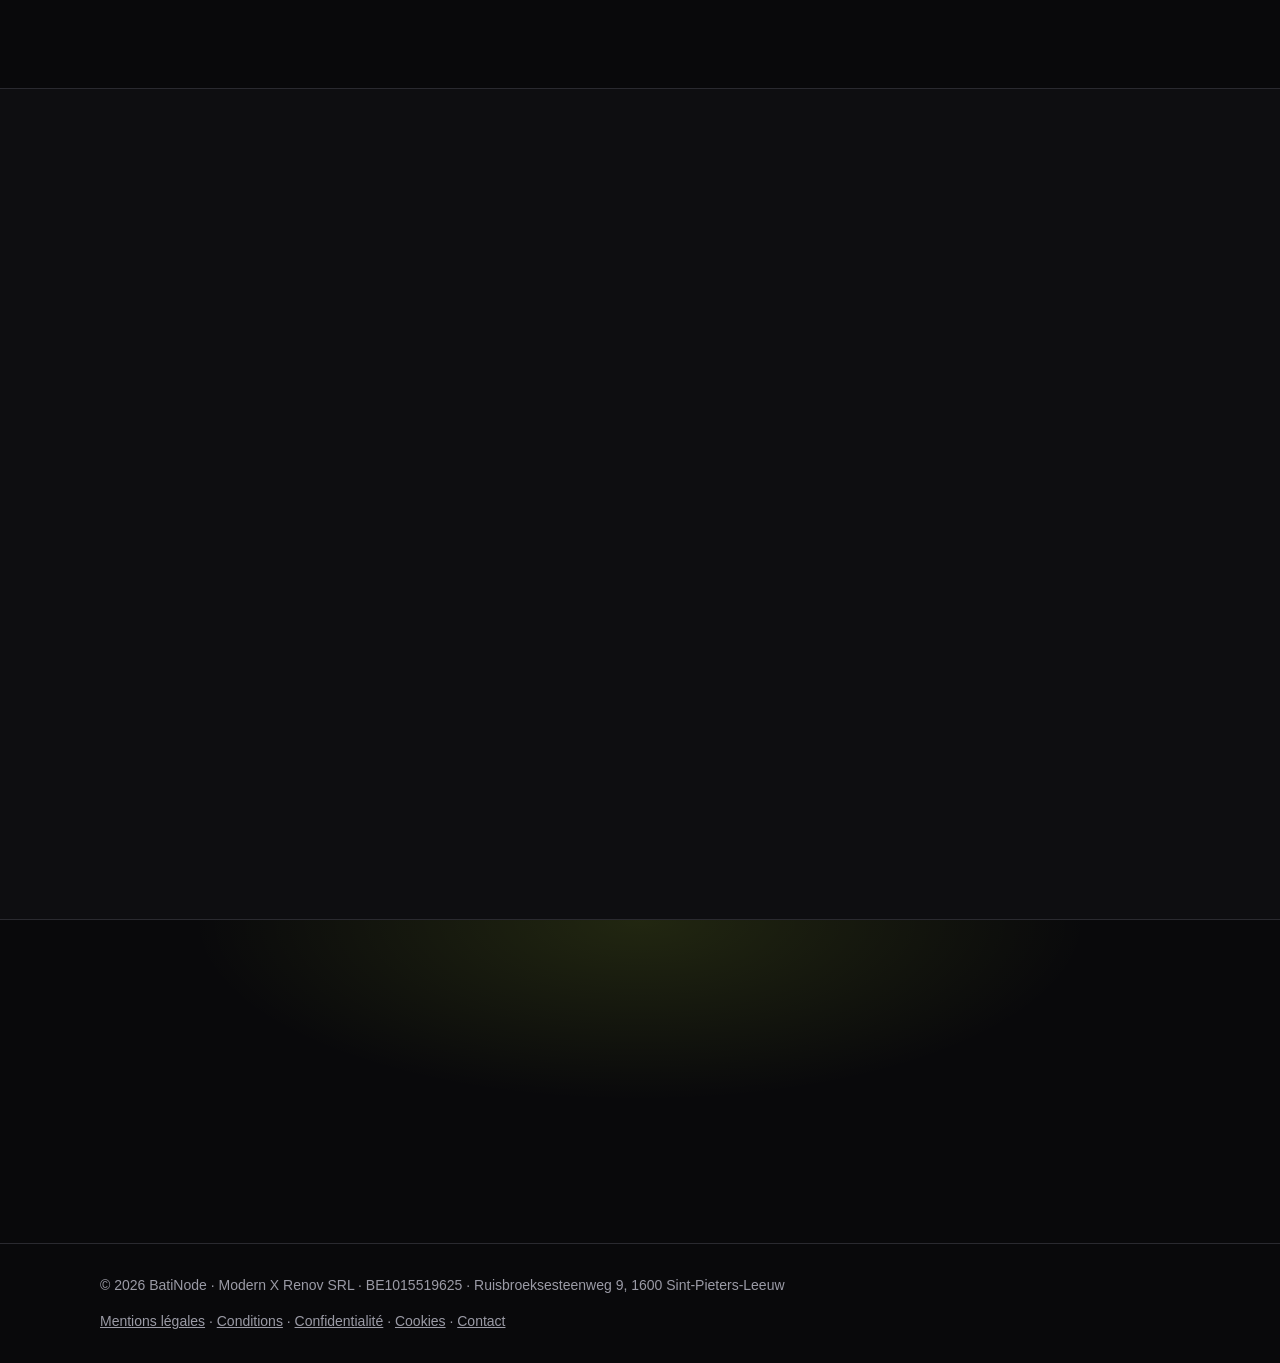
==== commit 15d34e7b: "Counter: companies in their 7-day trial and suppliers in the network, live Co-Authored-By: Claude Op" ====
--- a/index.html
+++ b/index.html
@@ -54,8 +54,8 @@
         <a class="btn" href="https://app.batinode.be/?fondateur=1" rel="noopener">Devenir membre fondateur</a>
         <a class="btn ghost" href="#comment">Comment ça marche</a>
       </div>
-      <div class="counter" data-founders="0" data-registered-count="2">
-        <b data-left>50</b> places fondateur restantes sur 50 · <span data-taken>0</span> déjà prises · <span data-registered>2</span> entreprises déjà inscrites
+      <div class="counter" data-founders="0">
+        <b data-left>50</b> places fondateur restantes sur 50 · <span data-taken>0</span> déjà prises<br><span data-registered>2</span> entreprises inscrites, dont <span data-trial>1</span> en essai gratuit de 7 jours · <span data-suppliers>968</span> fournisseurs dans le réseau
         <div class="bar"><i></i></div>
       </div>
     </div>
@@ -219,6 +219,6 @@
     <span><a href="/legal/mentions.html">Mentions légales</a> · <a href="/legal/conditions.html">Conditions</a> · <a href="/legal/confidentialite.html">Confidentialité</a> · <a href="/legal/cookies.html">Cookies</a> · <a href="mailto:support@batinode.be">Contact</a></span>
   </div>
 </footer>
-<script src="/assets/site.js?v=3" defer></script>
+<script src="/assets/site.js?v=4" defer></script>
 </body>
 </html>
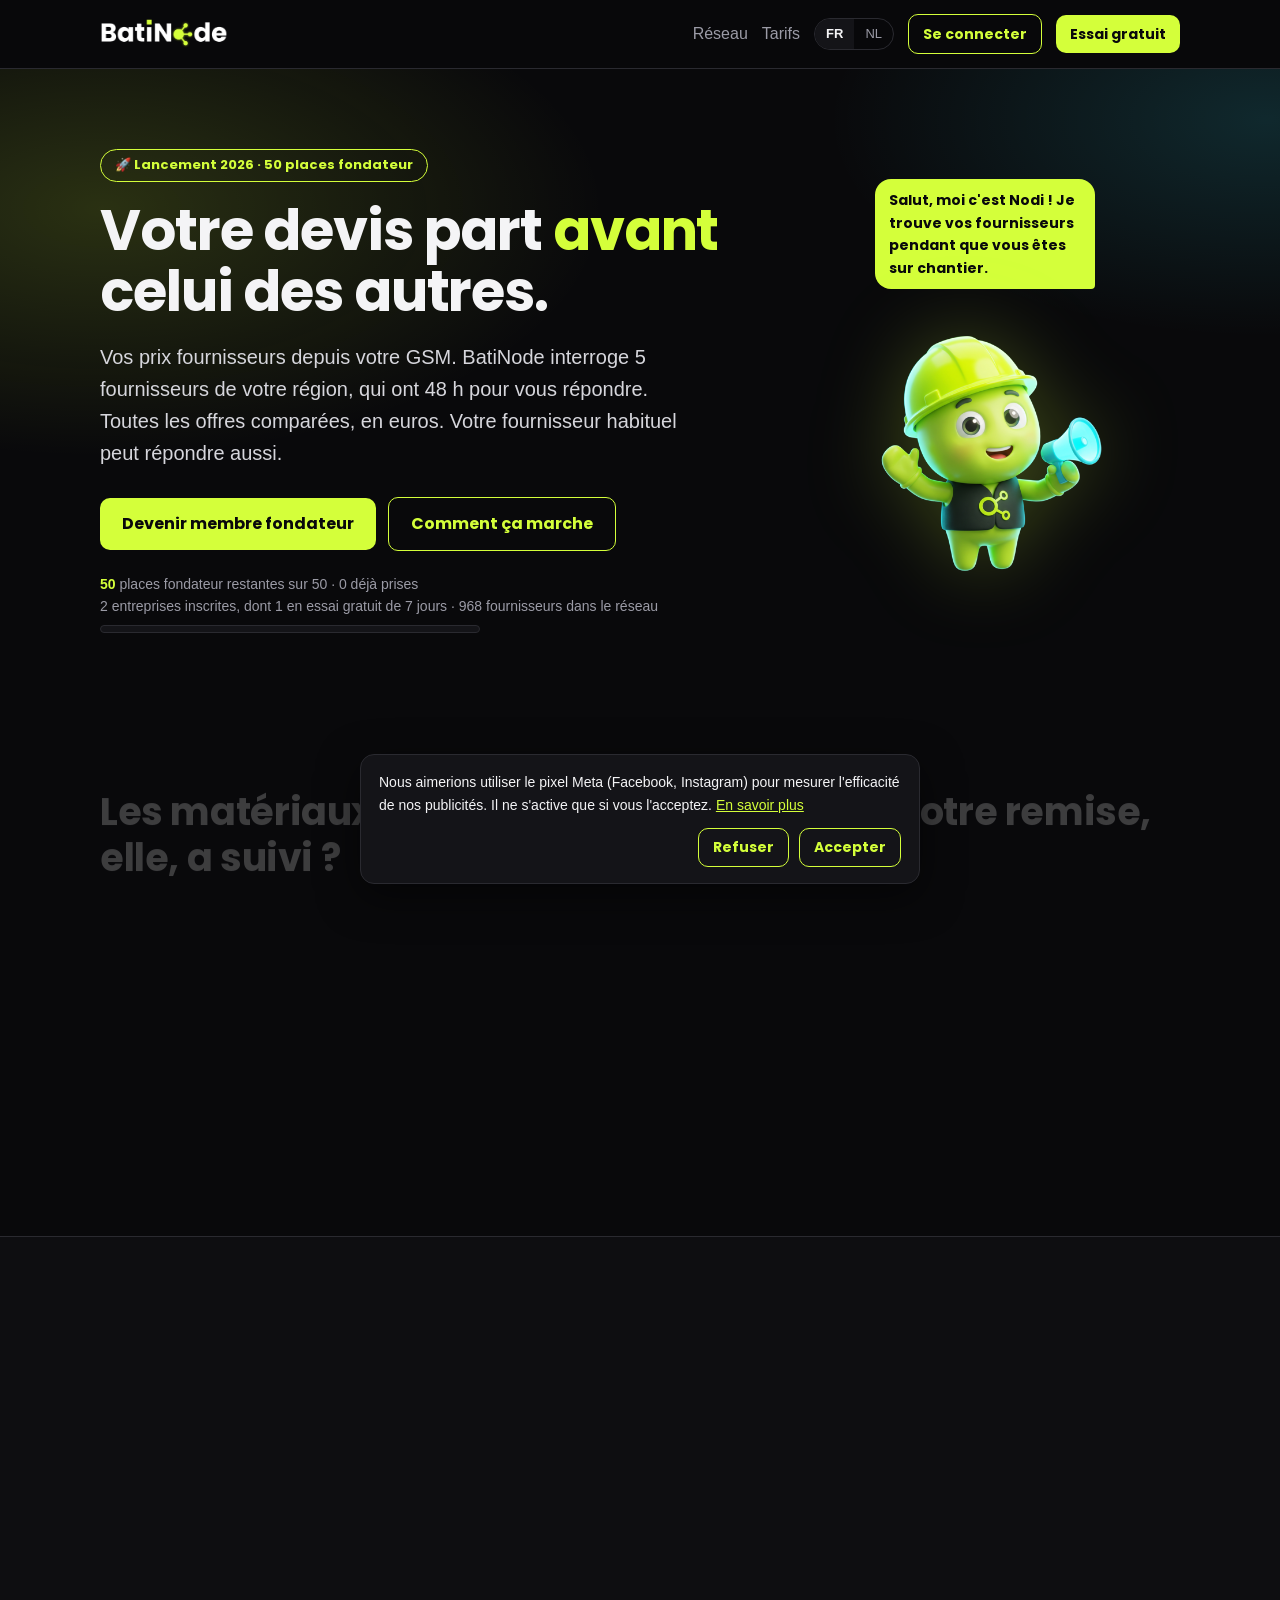
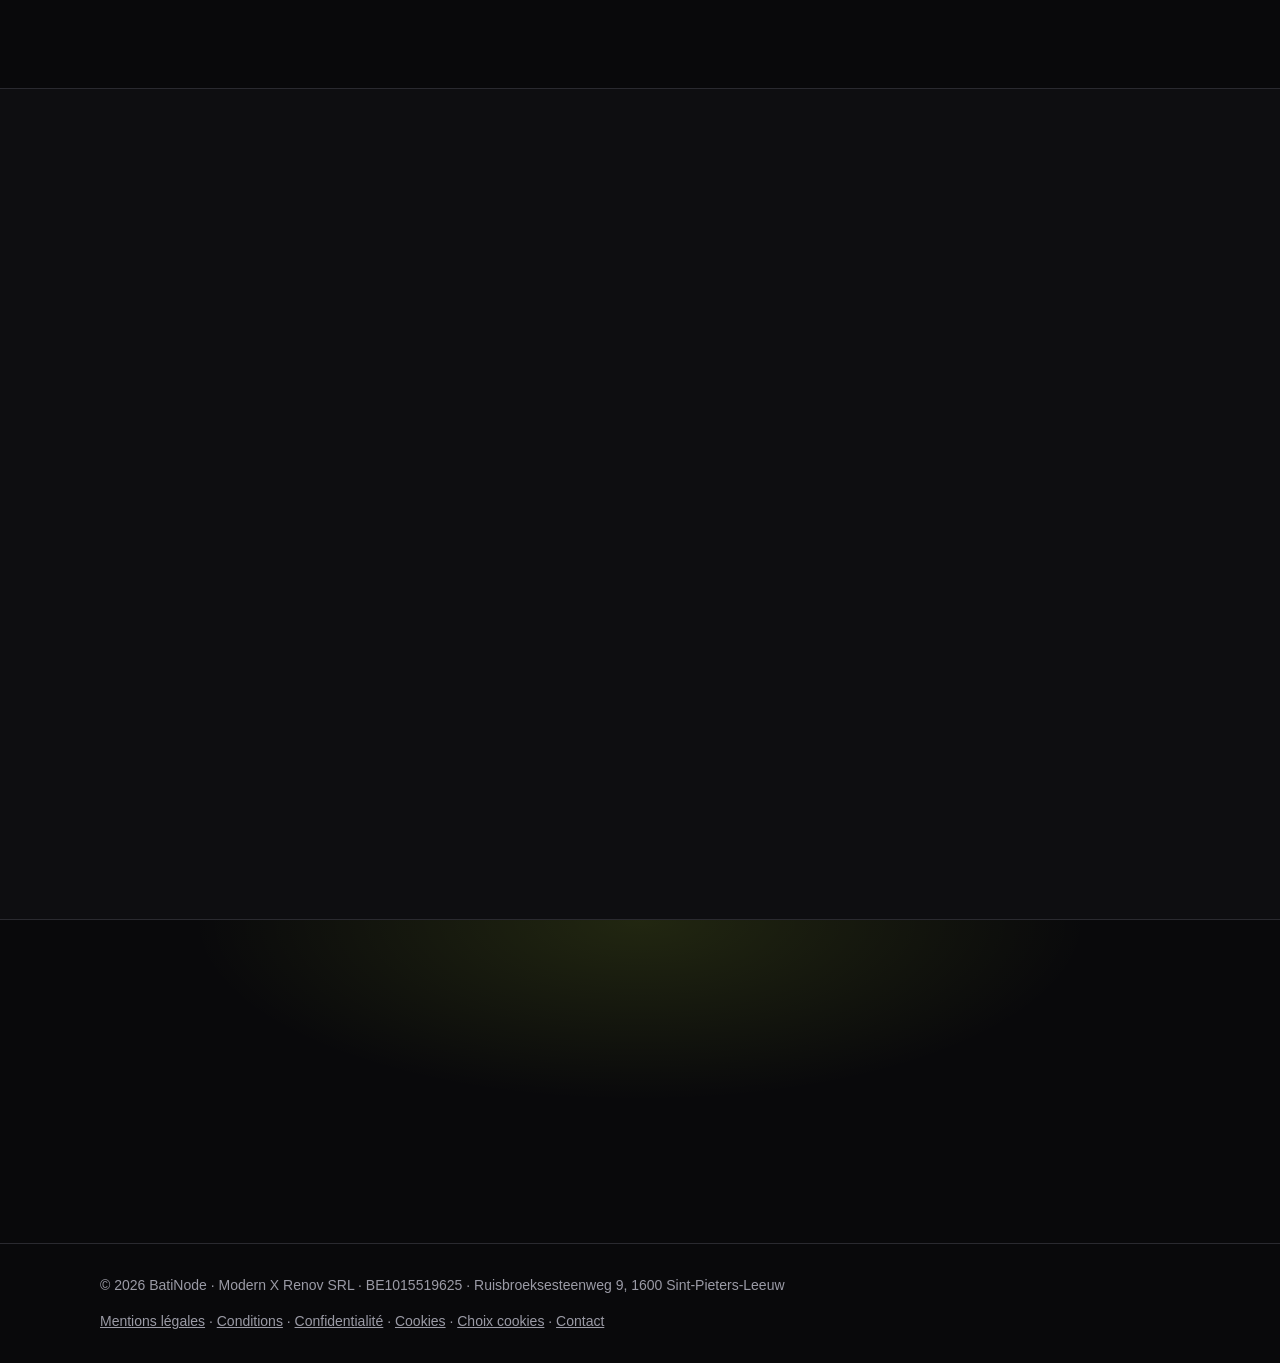
==== commit 1c42d3f2: "Meta pixel behind a cookie banner (accept or refuse, equal choice); cookie and privacy pages updated" ====
--- a/index.html
+++ b/index.html
@@ -3,7 +3,7 @@
 <head>
 <meta charset="utf-8">
 <meta name="viewport" content="width=device-width, initial-scale=1">
-<meta http-equiv="Content-Security-Policy" content="default-src 'self'; script-src 'self'; style-src 'self'; img-src 'self' data:; font-src 'self'; connect-src 'self' https://bkmzstdviytslegbxsax.supabase.co; object-src 'none'; base-uri 'self'; form-action 'self'; frame-ancestors 'none'; upgrade-insecure-requests">
+<meta http-equiv="Content-Security-Policy" content="default-src 'self'; script-src 'self' https://connect.facebook.net; style-src 'self'; img-src 'self' data: https://www.facebook.com; font-src 'self'; connect-src 'self' https://bkmzstdviytslegbxsax.supabase.co https://www.facebook.com https://connect.facebook.net; object-src 'none'; base-uri 'self'; form-action 'self'; frame-ancestors 'none'; upgrade-insecure-requests">
 <meta name="referrer" content="strict-origin-when-cross-origin">
 <title>BatiNode – Vos prix matériaux demandés à 5 fournisseurs | Entrepreneurs du bâtiment</title>
 <meta name="description" content="BatiNode demande vos prix à 5 fournisseurs de votre région et vous compare les offres. Les fournisseurs ont 48 h pour répondre. Plateforme belge des entrepreneurs du bâtiment. Prix de lancement : 50 places fondateur.">
@@ -26,7 +26,7 @@
 <meta name="twitter:image" content="https://batinode.be/assets/og-fr.png">
 <meta name="theme-color" content="#09090b">
 <meta property="og:url" content="https://batinode.be/">
-<link rel="stylesheet" href="/assets/site.css">
+<link rel="stylesheet" href="/assets/site.css?v=5">
 <script type="application/ld+json">{"@context":"https://schema.org","@type":"Organization","name":"BatiNode","url":"https://batinode.be","logo":"https://batinode.be/assets/logo.png","email":"support@batinode.be","legalName":"Modern X Renov SRL","vatID":"BE1015519625","address":{"@type":"PostalAddress","streetAddress":"Ruisbroeksesteenweg 9","postalCode":"1600","addressLocality":"Sint-Pieters-Leeuw","addressCountry":"BE"}}</script>
 </head>
 <body>
@@ -216,9 +216,13 @@
 <footer>
   <div class="wrap">
     <span>© 2026 BatiNode · Modern X Renov SRL · BE1015519625 · Ruisbroeksesteenweg 9, 1600 Sint-Pieters-Leeuw</span>
-    <span><a href="/legal/mentions.html">Mentions légales</a> · <a href="/legal/conditions.html">Conditions</a> · <a href="/legal/confidentialite.html">Confidentialité</a> · <a href="/legal/cookies.html">Cookies</a> · <a href="mailto:support@batinode.be">Contact</a></span>
+    <span><a href="/legal/mentions.html">Mentions légales</a> · <a href="/legal/conditions.html">Conditions</a> · <a href="/legal/confidentialite.html">Confidentialité</a> · <a href="/legal/cookies.html">Cookies</a> · <a href="#cookies" data-consent-open>Choix cookies</a> · <a href="mailto:support@batinode.be">Contact</a></span>
   </div>
 </footer>
-<script src="/assets/site.js?v=4" defer></script>
+<div class="consent" id="consent" role="dialog" aria-label="Cookies" hidden>
+  <p>Nous aimerions utiliser le pixel Meta (Facebook, Instagram) pour mesurer l'efficacité de nos publicités. Il ne s'active que si vous l'acceptez. <a href="/legal/cookies.html">En savoir plus</a></p>
+  <div class="consent-actions"><button type="button" class="btn ghost sm" data-consent="no">Refuser</button><button type="button" class="btn ghost sm" data-consent="yes">Accepter</button></div>
+</div>
+<script src="/assets/site.js?v=5" defer></script>
 </body>
 </html>
--- a/assets/site.css
+++ b/assets/site.css
@@ -94,3 +94,9 @@
 .shot{display:block;width:100%;max-width:980px;height:auto;margin:0 auto;border-radius:16px;border:1px solid var(--bord);box-shadow:0 20px 60px rgba(0,0,0,.45)}
 .note{color:var(--gris);font-size:13px;text-align:center;margin:12px 0 0}
 .guarantee+.guarantee{margin-top:12px}
+
+/* bandeau cookies (Meta pixel) */
+.consent{position:fixed;left:16px;right:16px;bottom:16px;z-index:50;max-width:560px;margin:0 auto;background:var(--carte);border:1px solid var(--bord);border-radius:14px;padding:16px 18px;box-shadow:0 12px 40px rgba(0,0,0,.5);font-size:14px;color:var(--texte)}
+.consent p{margin:0 0 12px}
+.consent-actions{display:flex;gap:10px;justify-content:flex-end;flex-wrap:wrap}
+.consent button{cursor:pointer;font-size:14px}
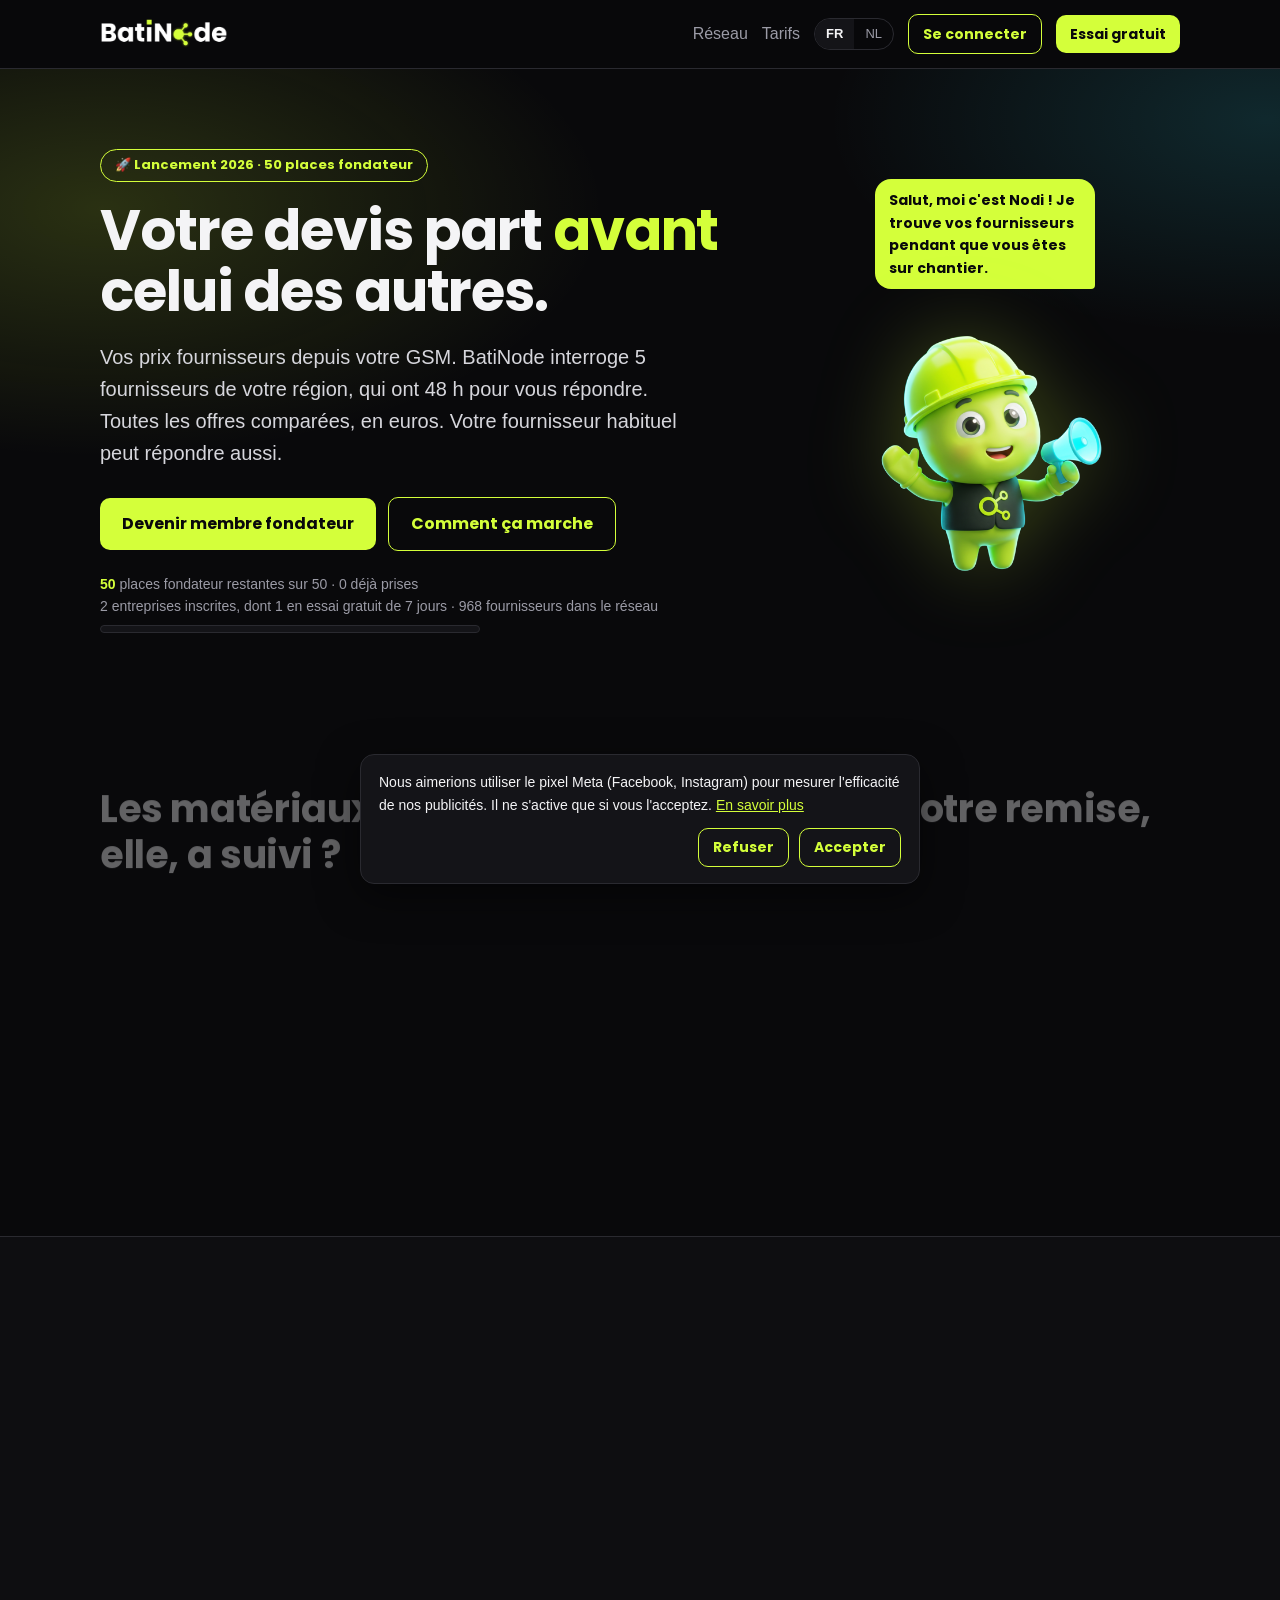
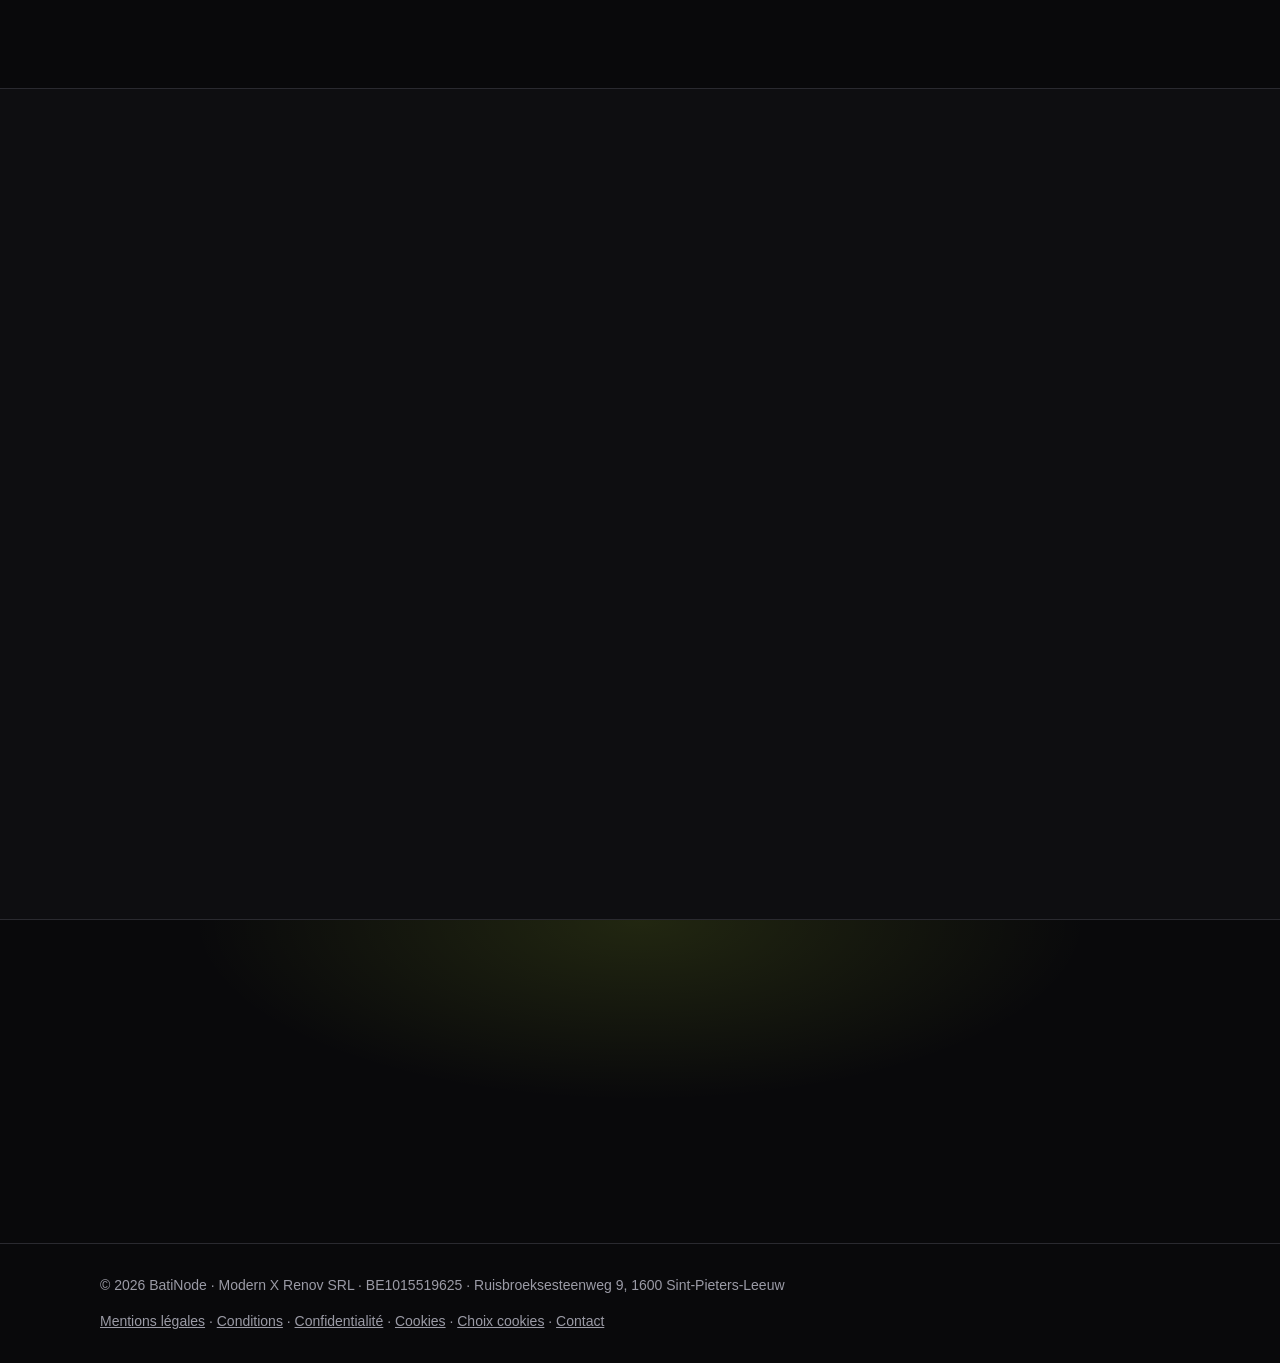
==== commit 29f7ca25: "Meta domain verification tag Co-Authored-By: Claude Opus 5.5 (1M context) <noreply@anthropic.com> Cl" ====
--- a/index.html
+++ b/index.html
@@ -3,6 +3,7 @@
 <head>
 <meta charset="utf-8">
 <meta name="viewport" content="width=device-width, initial-scale=1">
+<meta name="facebook-domain-verification" content="dnyil2w8xom4wqodam0yrhl2km5uhd" />
 <meta http-equiv="Content-Security-Policy" content="default-src 'self'; script-src 'self' https://connect.facebook.net; style-src 'self'; img-src 'self' data: https://www.facebook.com; font-src 'self'; connect-src 'self' https://bkmzstdviytslegbxsax.supabase.co https://www.facebook.com https://connect.facebook.net; object-src 'none'; base-uri 'self'; form-action 'self'; frame-ancestors 'none'; upgrade-insecure-requests">
 <meta name="referrer" content="strict-origin-when-cross-origin">
 <title>BatiNode – Vos prix matériaux demandés à 5 fournisseurs | Entrepreneurs du bâtiment</title>
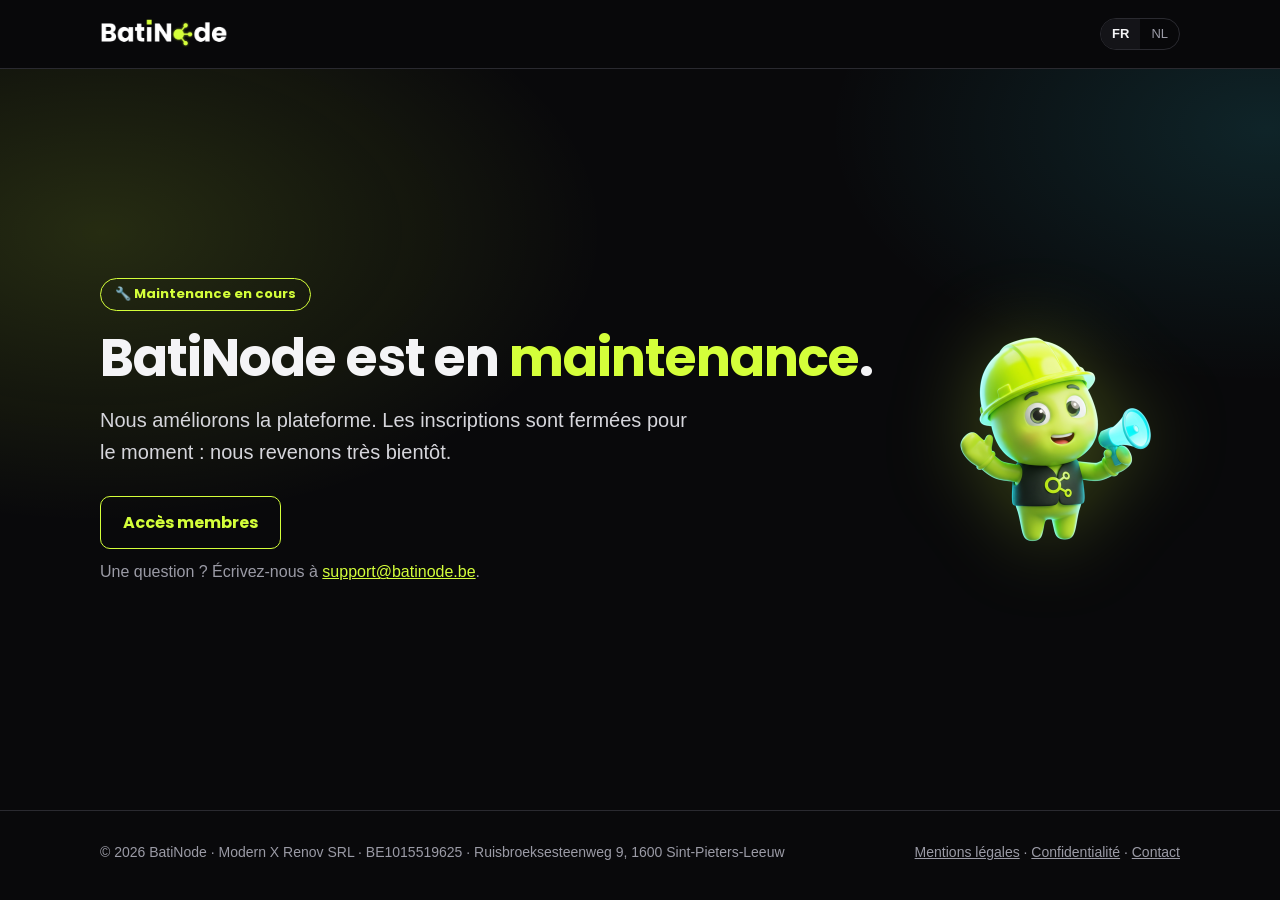
==== commit bb563b8d: "Maintenance page while BatiNode is private; Nodi keeps its proportions on phones The full landing pa" ====
--- a/index.html
+++ b/index.html
@@ -4,226 +4,49 @@
 <meta charset="utf-8">
 <meta name="viewport" content="width=device-width, initial-scale=1">
 <meta name="facebook-domain-verification" content="dnyil2w8xom4wqodam0yrhl2km5uhd" />
-<meta http-equiv="Content-Security-Policy" content="default-src 'self'; script-src 'self' https://connect.facebook.net; style-src 'self'; img-src 'self' data: https://www.facebook.com; font-src 'self'; connect-src 'self' https://bkmzstdviytslegbxsax.supabase.co https://www.facebook.com https://connect.facebook.net; object-src 'none'; base-uri 'self'; form-action 'self'; frame-ancestors 'none'; upgrade-insecure-requests">
+<meta http-equiv="Content-Security-Policy" content="default-src 'self'; script-src 'none'; style-src 'self'; img-src 'self' data:; font-src 'self'; connect-src 'none'; object-src 'none'; base-uri 'self'; form-action 'none'; frame-ancestors 'none'; upgrade-insecure-requests">
 <meta name="referrer" content="strict-origin-when-cross-origin">
-<title>BatiNode – Vos prix matériaux demandés à 5 fournisseurs | Entrepreneurs du bâtiment</title>
-<meta name="description" content="BatiNode demande vos prix à 5 fournisseurs de votre région et vous compare les offres. Les fournisseurs ont 48 h pour répondre. Plateforme belge des entrepreneurs du bâtiment. Prix de lancement : 50 places fondateur.">
-<link rel="canonical" href="https://batinode.be/">
+<title>BatiNode – En maintenance</title>
+<meta name="description" content="BatiNode, la plateforme belge des entrepreneurs du bâtiment, est en maintenance. Nous revenons bientôt.">
 <link rel="alternate" hreflang="fr-BE" href="https://batinode.be/">
 <link rel="alternate" hreflang="nl-BE" href="https://batinode.be/nl/">
 <link rel="icon" href="/favicon.svg" type="image/svg+xml">
 <link rel="icon" href="/favicon.ico" sizes="any">
 <link rel="apple-touch-icon" href="/apple-touch-icon.png">
-<meta property="og:type" content="website">
-<meta property="og:title" content="BatiNode – Votre devis part avant celui des autres">
-<meta property="og:description" content="La plateforme belge des entrepreneurs du bâtiment. Devenez l'un des 50 membres fondateurs.">
+<meta property="og:title" content="BatiNode – En maintenance">
+<meta property="og:description" content="BatiNode, la plateforme belge des entrepreneurs du bâtiment, est en maintenance. Nous revenons bientôt.">
 <meta property="og:image" content="https://batinode.be/assets/og-fr.png">
-<meta property="og:image:width" content="1200">
-<meta property="og:image:height" content="630">
-<meta property="og:image:alt" content="BatiNode – vos prix matériaux demandés à 5 fournisseurs">
-<meta property="og:site_name" content="BatiNode">
-<meta property="og:locale" content="fr_BE">
-<meta name="twitter:card" content="summary_large_image">
-<meta name="twitter:image" content="https://batinode.be/assets/og-fr.png">
 <meta name="theme-color" content="#09090b">
-<meta property="og:url" content="https://batinode.be/">
-<link rel="stylesheet" href="/assets/site.css?v=5">
-<script type="application/ld+json">{"@context":"https://schema.org","@type":"Organization","name":"BatiNode","url":"https://batinode.be","logo":"https://batinode.be/assets/logo.png","email":"support@batinode.be","legalName":"Modern X Renov SRL","vatID":"BE1015519625","address":{"@type":"PostalAddress","streetAddress":"Ruisbroeksesteenweg 9","postalCode":"1600","addressLocality":"Sint-Pieters-Leeuw","addressCountry":"BE"}}</script>
+<link rel="stylesheet" href="/assets/site.css?v=6">
 </head>
 <body>
 <header>
   <div class="wrap nav">
     <a href="/" aria-label="BatiNode – accueil"><img src="/assets/logo.png" alt="BatiNode" width="160" height="37"></a>
     <div class="links">
-      <a class="hide-m navlink" href="#reseau">Réseau</a>
-      <a class="hide-m navlink" href="#tarifs">Tarifs</a>
       <div class="lang"><a class="on" href="/">FR</a><a href="/nl/" hreflang="nl">NL</a></div>
-      <a class="btn ghost sm hide-m" href="https://app.batinode.be/" rel="noopener">Se connecter</a>
-      <a class="btn sm" href="https://app.batinode.be/?fondateur=1" rel="noopener">Essai gratuit</a>
     </div>
   </div>
 </header>
-
 <main>
-<section class="hero">
+<section class="maint">
   <div class="wrap">
     <div>
-      <span class="badge">🚀 Lancement 2026 · 50 places fondateur</span>
-      <h1>Votre devis part <em>avant</em> celui des autres.</h1>
-      <p class="lead">Vos prix fournisseurs depuis votre GSM. BatiNode interroge 5 fournisseurs de votre région, qui ont 48 h pour vous répondre. Toutes les offres comparées, en euros. Votre fournisseur habituel peut répondre aussi.</p>
-      <div class="cta-row">
-        <a class="btn" href="https://app.batinode.be/?fondateur=1" rel="noopener">Devenir membre fondateur</a>
-        <a class="btn ghost" href="#comment">Comment ça marche</a>
-      </div>
-      <div class="counter" data-founders="0">
-        <b data-left>50</b> places fondateur restantes sur 50 · <span data-taken>0</span> déjà prises<br><span data-registered>2</span> entreprises inscrites, dont <span data-trial>1</span> en essai gratuit de 7 jours · <span data-suppliers>968</span> fournisseurs dans le réseau
-        <div class="bar"><i></i></div>
-      </div>
+      <span class="badge">🔧 Maintenance en cours</span>
+      <h1>BatiNode est en <em>maintenance</em>.</h1>
+      <p class="lead">Nous améliorons la plateforme. Les inscriptions sont fermées pour le moment : nous revenons très bientôt.</p>
+      <div class="cta-row"><a class="btn ghost" href="https://app.batinode.be/" rel="noopener">Accès membres</a></div>
+      <p class="muted">Une question ? Écrivez-nous à <a href="mailto:support@batinode.be">support@batinode.be</a>.</p>
     </div>
-    <div class="nodi">
-      <div class="bubble">Salut, moi c'est Nodi ! Je trouve vos fournisseurs pendant que vous êtes sur chantier.</div>
-      <img src="/assets/nodi.png" alt="Nodi, l'assistant de BatiNode" width="300" height="300">
-    </div>
-  </div>
-</section>
-
-<section id="chiffres">
-  <div class="wrap">
-    <h2 class="reveal">Les matériaux ont pris <em>+27 %</em> depuis 2020. Votre remise, elle, a suivi ?</h2>
-    <p class="sub reveal">Les prix bougent chaque mois, les clients comparent tout, et chaque soirée passée à attendre un prix, c'est un chantier qui peut signer ailleurs.</p>
-    <div class="grid3">
-      <div class="card reveal"><div class="stat">+27 %</div><p>Hausse de l'indice des prix des matériaux de construction depuis fin 2020 (SPF Économie).</p></div>
-      <div class="card reveal"><div class="stat">1 à 2 sem.</div><p>Sur les forums de construction, c'est le délai après lequel les particuliers disent décrocher sans devis.</p></div>
-      <div class="card reveal"><div class="stat">13 h</div><p>Par semaine : le temps de gestion d'un entrepreneur du bâtiment, dont environ 3 h pour les achats et les devis (étude Asterès 2024, France).</p></div>
-    </div>
-  </div>
-</section>
-
-<section id="probleme" class="alt">
-  <div class="wrap story reveal">
-    <div>
-      <h2>Fils d'entrepreneur. <em>J'ai vu le problème de l'intérieur.</em></h2>
-      <p>Mon père est entrepreneur dans le bâtiment. J'ai travaillé plusieurs années à ses côtés, et c'est moi qui m'occupais de l'administration et de la gestion de la société. À chaque chantier, la même histoire : des prix demandés aux fournisseurs à gauche et à droite, des relances, et toujours les mêmes fournisseurs, par habitude… alors que leurs prix n'étaient pas toujours les plus avantageux.</p>
-      <p>J'ai cherché une solution. Elle n'existait pas. Alors je l'ai créée : <b>BatiNode</b>. Vous demandez votre prix une seule fois, à des fournisseurs proches de votre chantier, et toutes les offres comparées.</p>
-      <p class="muted">— Henrique, fondateur de BatiNode</p>
-    </div>
-    <div class="card">
-      <p class="quote">Notre promesse : vos prix fournisseurs demandés en 2 minutes, les offres comparées dès qu'elles arrivent.</p>
-      <p class="muted">Moins de téléphone, plus de chantier.</p>
-    </div>
-  </div>
-</section>
-
-<section id="comment">
-  <div class="wrap">
-    <h2 class="reveal">Comment ça marche</h2>
-    <p class="sub reveal">Trois étapes, aucune formation nécessaire.</p>
-    <div class="grid3">
-      <div class="card reveal"><span class="num">1</span><h3>Décrivez votre besoin</h3><p>Produits, quantités, livraison ou enlèvement. Importez même votre métré Excel en un clic.</p></div>
-      <div class="card reveal"><span class="num">2</span><h3>Nodi trouve 5 fournisseurs</h3><p>Parmi plus de 1 000 fournisseurs belges vérifiés, près de votre chantier. Ou choisissez les vôtres, ou les deux.</p></div>
-      <div class="card reveal"><span class="num">3</span><h3>Comparez et commandez</h3><p>Les offres côte à côte, au prix unitaire : meilleur prix, délai, livraison. Vous choisissez, on prévient les autres.</p></div>
-    </div>
-  </div>
-</section>
-
-<section id="comparatif" class="alt">
-  <div class="wrap">
-    <h2 class="reveal">Le comparatif, <em>clair au premier coup d'œil</em></h2>
-    <p class="sub reveal">Chaque offre côte à côte, au prix unitaire, même quand un fournisseur vend au rouleau ou au seau. Nodi lit les devis PDF, vérifie que le matériau est bien celui demandé et vous montre la meilleure offre.</p>
-    <img class="shot reveal" src="/assets/comparatif-fr.png" width="1290" height="957" loading="lazy" alt="Exemple de comparatif BatiNode : trois offres côte à côte, la meilleure mise en avant par Nodi, et un produit différent signalé avec une demande relancée">
-    <p class="note reveal">Exemple avec des fournisseurs fictifs.</p>
-  </div>
-</section>
-
-<section id="reseau">
-  <div class="wrap">
-    <h2 class="reveal">Pas seulement des fournisseurs : <em>un réseau d'entrepreneurs</em></h2>
-    <p class="sub reveal">BatiNode relie aussi les entreprises du bâtiment entre elles. Toutes sont vérifiées à la BCE et au registre TVA : vous savez à qui vous parlez.</p>
-    <div class="grid2">
-      <div class="card reveal"><div class="ico">🧱</div><h3>Sous-traitance</h3><p>Trop de travail ? Confiez un lot à un entrepreneur vérifié. Pas assez ? Proposez vos services aux autres.</p></div>
-      <div class="card reveal"><div class="ico">🤝</div><h3>Partenariats et chantiers partagés</h3><p>Répondez à plusieurs à un chantier plus grand, associez vos métiers et gagnez des marchés que vous ne prendriez pas seul.</p></div>
-      <div class="card reveal"><div class="ico">🛠️</div><h3>Prêt de matériel</h3><p>Échafaudage, mini-pelle, bétonnière : louez ou empruntez à un confrère près de chez vous.</p></div>
-      <div class="card reveal"><div class="ico">💬</div><h3>Chat et accords entre pros</h3><p>Écrivez directement à un autre entrepreneur. Quand vous tombez d'accord, notez-le dans l'app : chacun garde une trace.</p></div>
-    </div>
-  </div>
-</section>
-
-<section class="alt">
-  <div class="wrap">
-    <h2 class="reveal">Tout ce qu'il faut <em>pour gagner du temps et de la marge</em></h2>
-    <div class="grid3 mt">
-      <div class="card reveal"><div class="ico">⚡</div><h3>48 h pour répondre</h3><p>Les fournisseurs ont 48 h pour répondre. Sans réponse, Nodi relance d'autres fournisseurs pour compléter les 5, sans vous.</p></div>
-      <div class="card reveal"><div class="ico">✅</div><h3>Entreprises vérifiées</h3><p>Chaque entreprise est contrôlée à la BCE et au registre TVA européen.</p></div>
-      <div class="card reveal"><div class="ico">🤝</div><h3>Réseau d'entrepreneurs</h3><p>Sous-traitance, partenariats, entraide : trouvez des pros fiables et échangez en direct entre entreprises vérifiées.</p></div>
-      <div class="card reveal"><div class="ico">📦</div><h3>Commandes suivies</h3><p>Bon de commande, acompte, réception, facture Peppol contrôlée.</p></div>
-      <div class="card reveal"><div class="ico">🇧🇪</div><h3>FR et NL</h3><p>Chacun dans sa langue : vous, vos fournisseurs, vos e-mails.</p></div>
-      <div class="card reveal"><div class="ico">🗂️</div><h3>Le bureau soulagé</h3><p>Toutes les offres et toutes les commandes au même endroit. Moins d'appels pour la personne qui gère l'administratif.</p></div>
-    </div>
-  </div>
-</section>
-
-<section id="tarifs">
-  <div class="wrap">
-    <h2 class="reveal">Prix de lancement – <em>tarif fondateur</em></h2>
-    <p class="sub reveal">Essai gratuit 7 jours, sans carte bancaire. Sans engagement, résiliable en un clic.</p>
-    <div class="grid2">
-      <div class="card price reveal">
-        <h3>Starter</h3>
-        <p class="amount">69,99 € <small>HTVA / mois</small></p>
-        <span class="launch">Prix de lancement · ou 699,90 €/an (2 mois offerts)</span>
-        <ul><li>Réseau d'entrepreneurs illimité</li><li>Chat et accords entre pros</li><li>Badge entreprise vérifiée</li><li>2 utilisateurs</li></ul>
-        <a class="btn ghost" href="https://app.batinode.be/?fondateur=1" rel="noopener">Commencer l'essai</a>
-      </div>
-      <div class="card price reco reveal">
-        <span class="tag">Recommandé</span>
-        <h3>Premium</h3>
-        <p class="amount">129,99 € <small>HTVA / mois</small></p>
-        <span class="launch">Prix de lancement · ou 1 299,90 €/an (2 mois offerts)</span>
-        <ul><li>Tout Starter</li><li>Prix fournisseurs illimités</li><li>Comparaison et suivi des commandes</li><li>Export PDF · 5 utilisateurs</li></ul>
-        <a class="btn" href="https://app.batinode.be/?fondateur=1" rel="noopener">Devenir membre fondateur</a>
-      </div>
-    </div>
-    <div class="guarantee reveal">🔒 <b>Garantie fondateur :</b> les 50 premières entreprises abonnées gardent leur prix de lancement <b>à vie</b>, tant que l'abonnement reste actif. Vous pouvez changer de formule <b>une seule fois</b> en gardant la garantie ; un retour en arrière (ou une interruption) la fait perdre. TVA belge de 21 % en sus.</div>
-  </div>
-</section>
-
-<section class="alt">
-  <div class="wrap">
-    <h2 class="reveal">Devenez <em>ambassadeur fondateur</em></h2>
-    <p class="sub reveal">BatiNode démarre. Les 50 premiers ne sont pas des clients comme les autres : ils construisent l'outil avec nous.</p>
-    <div class="grid3">
-      <div class="card reveal"><div class="ico">💎</div><h3>Prix bloqué à vie</h3><p>Votre tarif de lancement ne bougera jamais, même quand les prix augmenteront.</p></div>
-      <div class="card reveal"><div class="ico">🏅</div><h3>Badge « Membre fondateur »</h3><p>Visible sur votre profil auprès de tous les membres BatiNode.</p></div>
-      <div class="card reveal"><div class="ico">🗣️</div><h3>Votre voix compte</h3><p>Accès direct à l'équipe et aux nouveautés en avant-première. Vos idées deviennent des fonctions.</p></div>
-    </div>
-  </div>
-</section>
-
-<section id="fournisseurs">
-  <div class="wrap story reveal">
-    <div>
-      <h2>Vous êtes <em>fournisseur</em> ?</h2>
-      <p>Recevez des demandes de prix d'entrepreneurs vérifiés de votre région, directement dans votre boîte mail. Vous répondez via un lien, en ligne ou en joignant votre offre PDF.</p>
-      <p><b>Gratuit, sans compte, sans engagement.</b> Désinscription en un clic.</p>
-    </div>
-    <div class="card"><p>Une question ? <a href="mailto:support@batinode.be">support@batinode.be</a></p></div>
-  </div>
-</section>
-
-<section class="alt">
-  <div class="wrap">
-    <h2 class="reveal">Questions fréquentes</h2>
-    <details class="reveal"><summary>Je travaille déjà avec mon fournisseur depuis des années.</summary><p>Parfait : il peut répondre lui aussi. BatiNode ne le remplace pas, il le met en concurrence avec 4 autres fournisseurs de votre région. Vous gardez la relation, et vous avez un argument chiffré pour négocier.</p></details>
-    <details class="reveal"><summary>Mes prix nets sont déjà très bons.</summary><p>Vérifiez-le avec une seule demande. Si votre fournisseur est le moins cher, tant mieux : vous en avez la preuve. Sinon, vous savez exactement combien vous perdez sur chaque chantier.</p></details>
-    <details class="reveal"><summary>Qui voit mes prix et mes chantiers ?</summary><p>Personne d'autre que vous. Aucun concurrent ne voit vos prix, et le nom de votre client n'est jamais transmis aux fournisseurs : ils voient seulement votre entreprise et la commune du chantier.</p></details>
-    <details class="reveal"><summary>Je n'ai pas le temps d'apprendre un logiciel.</summary><p>Il n'y a rien à apprendre : demander un prix fournisseur prend 2 minutes depuis votre GSM, et Nodi vous guide la première fois. Rien à installer.</p></details>
-    <details class="reveal"><summary>L'essai gratuit m'engage-t-il ?</summary><p>Non. 7 jours d'accès complet, sans carte bancaire. À la fin, vous choisissez une formule ou vous arrêtez.</p></details>
-    <details class="reveal"><summary>Comment sont choisis les fournisseurs ?</summary><p>Selon le type de matériaux demandé, parmi les fournisseurs proches de votre chantier : environ 25 km si vous enlevez au magasin, environ 50 km si vous vous faites livrer. Pas d'offres de l'autre bout du pays. Vous pouvez aussi ajouter vos propres fournisseurs.</p></details>
-    <details class="reveal"><summary>Les fournisseurs paient-ils quelque chose ?</summary><p>Non. Répondre est gratuit pour eux, ce qui garantit des réponses nombreuses et rapides.</p></details>
-    <details class="reveal"><summary>Que veut dire « prix garanti à vie » ?</summary><p>Si vous faites partie des 50 premières entreprises abonnées, votre prix de lancement ne change jamais tant que votre abonnement reste actif sans interruption. Vous pouvez passer une seule fois d'une formule à l'autre (par exemple de Starter à Premium) en gardant la garantie ; si vous revenez ensuite en arrière, la garantie est perdue.</p></details>
-    <details class="reveal"><summary>Mes données sont-elles en sécurité ?</summary><p>Oui : hébergement dans l'Union européenne, connexions chiffrées, chaque entreprise ne voit que ses propres données, paiements via Stripe. Voir notre politique de confidentialité.</p></details>
-  </div>
-</section>
-
-<section class="final">
-  <div class="wrap reveal">
-    <h2>Prêt à gagner des heures chaque semaine ?</h2>
-    <p class="sub center">Rejoignez les 50 membres fondateurs de BatiNode.</p>
-    <a class="btn" href="https://app.batinode.be/?fondateur=1" rel="noopener">Démarrer mon essai gratuit</a>
+    <div class="nodi"><img src="/assets/nodi.png" alt="Nodi, l'assistant de BatiNode" width="300" height="300"></div>
   </div>
 </section>
 </main>
-
 <footer>
   <div class="wrap">
     <span>© 2026 BatiNode · Modern X Renov SRL · BE1015519625 · Ruisbroeksesteenweg 9, 1600 Sint-Pieters-Leeuw</span>
-    <span><a href="/legal/mentions.html">Mentions légales</a> · <a href="/legal/conditions.html">Conditions</a> · <a href="/legal/confidentialite.html">Confidentialité</a> · <a href="/legal/cookies.html">Cookies</a> · <a href="#cookies" data-consent-open>Choix cookies</a> · <a href="mailto:support@batinode.be">Contact</a></span>
+    <span><a href="/legal/mentions.html">Mentions légales</a> · <a href="/legal/confidentialite.html">Confidentialité</a> · <a href="mailto:support@batinode.be">Contact</a></span>
   </div>
 </footer>
-<div class="consent" id="consent" role="dialog" aria-label="Cookies" hidden>
-  <p>Nous aimerions utiliser le pixel Meta (Facebook, Instagram) pour mesurer l'efficacité de nos publicités. Il ne s'active que si vous l'acceptez. <a href="/legal/cookies.html">En savoir plus</a></p>
-  <div class="consent-actions"><button type="button" class="btn ghost sm" data-consent="no">Refuser</button><button type="button" class="btn ghost sm" data-consent="yes">Accepter</button></div>
-</div>
-<script src="/assets/site.js?v=5" defer></script>
 </body>
 </html>
--- a/assets/site.css
+++ b/assets/site.css
@@ -34,7 +34,7 @@
 .bar{height:8px;background:var(--carte);border:1px solid var(--bord);border-radius:99px;max-width:380px;margin-top:8px;overflow:hidden}
 .bar i{display:block;height:100%;background:linear-gradient(90deg,var(--vert),var(--cyan));width:0;transition:width 1.2s}
 .nodi{position:relative;text-align:center}
-.nodi img{max-width:300px;margin:0 auto;filter:drop-shadow(0 0 40px rgba(212,255,58,.25));animation:float 5s ease-in-out infinite}
+.nodi img{max-width:300px;height:auto;margin:0 auto;filter:drop-shadow(0 0 40px rgba(212,255,58,.25));animation:float 5s ease-in-out infinite}
 @keyframes float{50%{transform:translateY(-12px)}}
 .bubble{position:relative;display:inline-block;margin:0 auto 14px;background:var(--vert);color:var(--noir);font-weight:700;font-size:14px;padding:10px 14px;border-radius:16px 16px 4px 16px;max-width:220px;text-align:left}
 /* sections */
@@ -100,3 +100,12 @@
 .consent p{margin:0 0 12px}
 .consent-actions{display:flex;gap:10px;justify-content:flex-end;flex-wrap:wrap}
 .consent button{cursor:pointer;font-size:14px}
+
+/* maintenance */
+.maint{min-height:calc(100vh - 69px - 90px);display:flex;align-items:center;position:relative;overflow:hidden;padding:56px 0}
+.maint:before{content:"";position:absolute;inset:-20%;background:radial-gradient(40% 40% at 20% 30%,rgba(212,255,58,.14),transparent 70%),radial-gradient(35% 35% at 85% 20%,rgba(58,232,255,.12),transparent 70%);z-index:0}
+.maint .wrap{position:relative;z-index:1;display:grid;grid-template-columns:1fr auto;gap:40px;align-items:center;width:100%}
+.maint h1{font-size:clamp(32px,5vw,52px)}
+.maint .nodi img{width:260px;height:auto}
+.maint .muted a{color:var(--vert)}
+@media (max-width:860px){.maint .wrap{grid-template-columns:1fr;text-align:center}.maint .nodi{order:-1}.maint .nodi img{width:150px}.maint .lead{margin-left:auto;margin-right:auto}.maint .cta-row{justify-content:center}}
